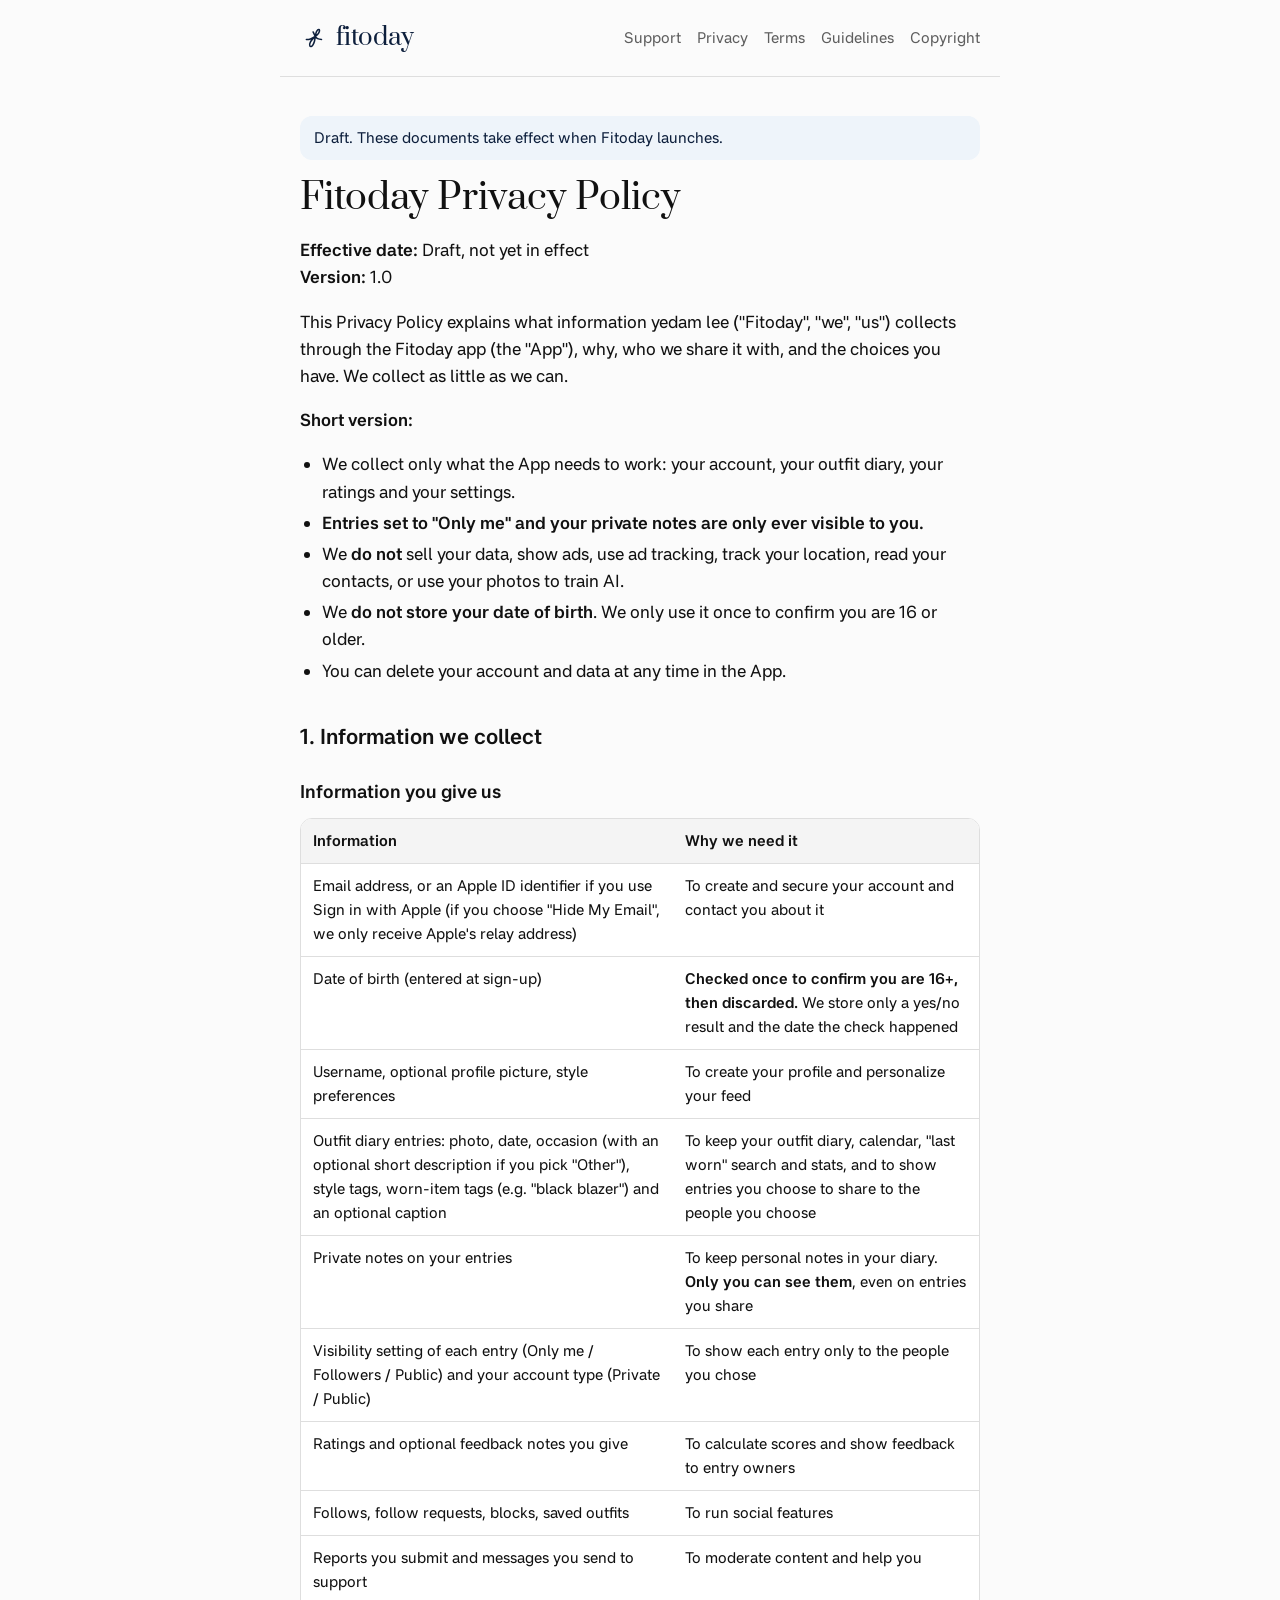
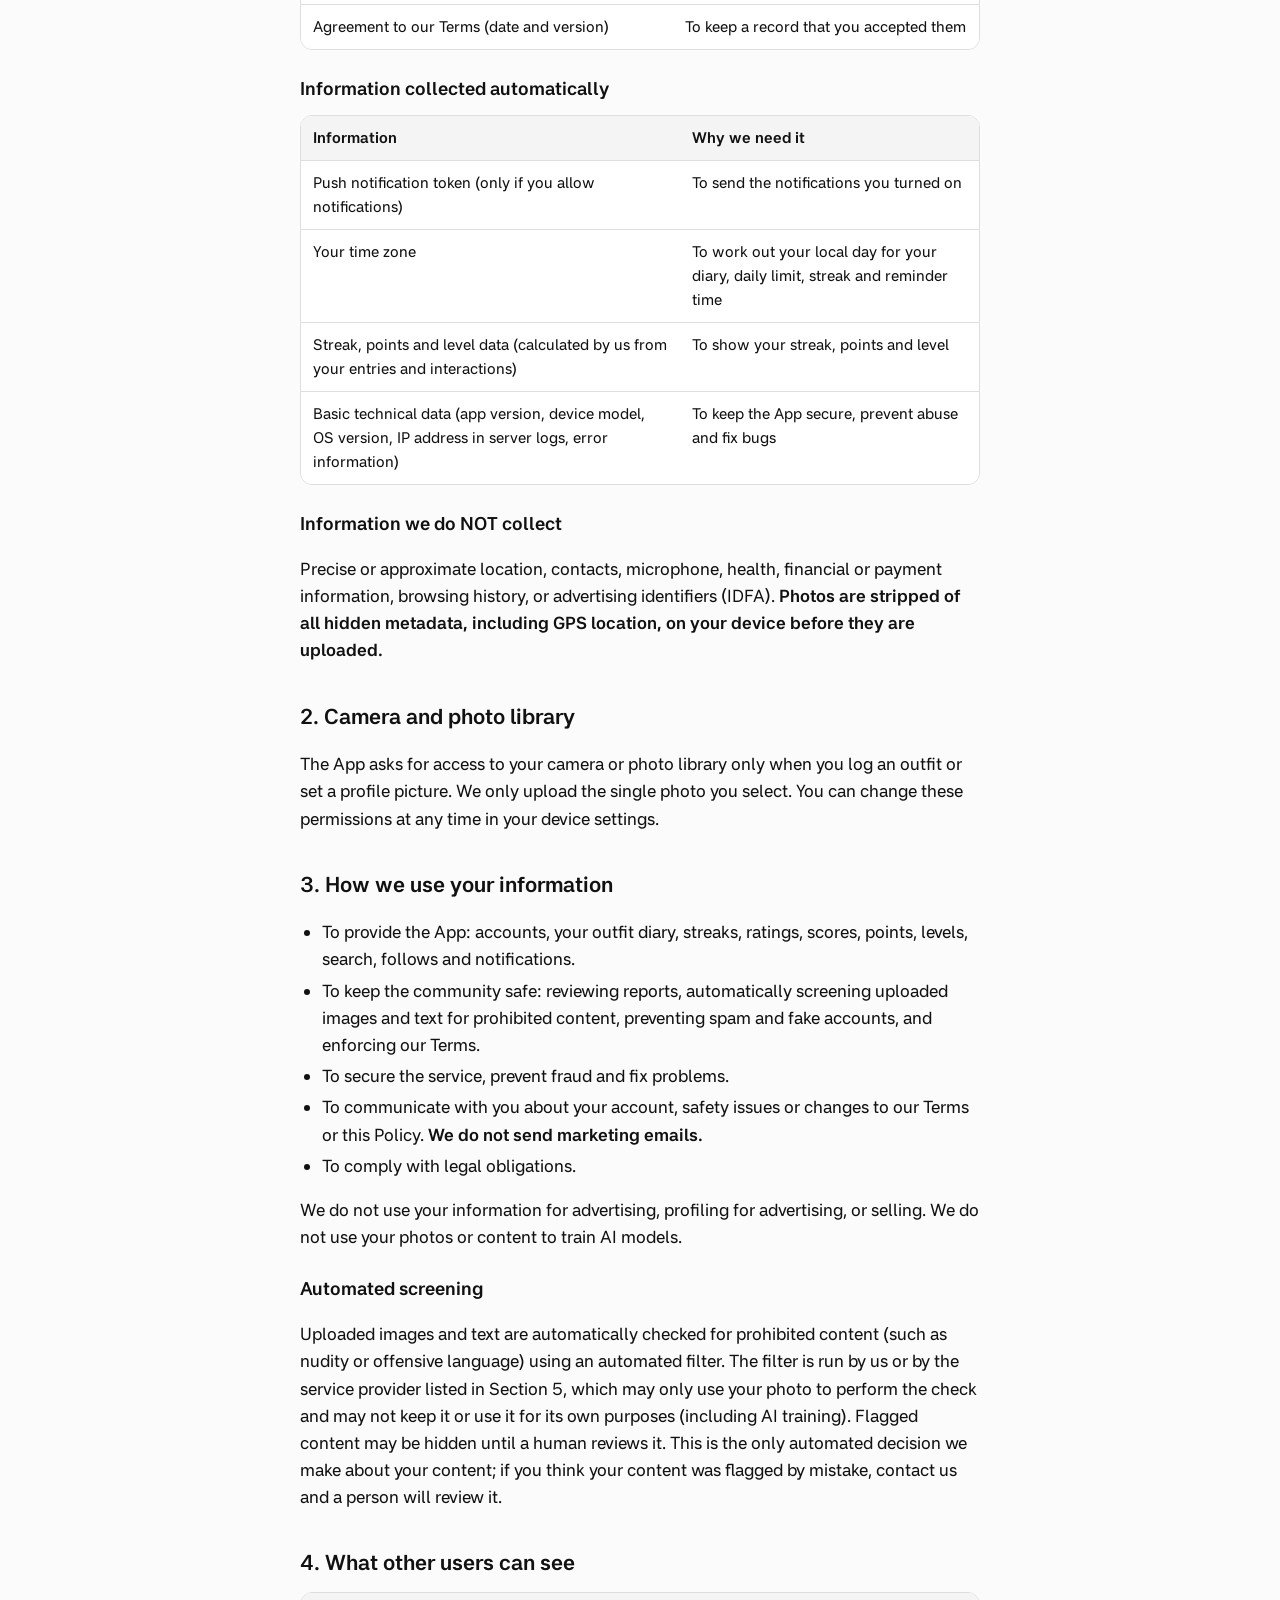
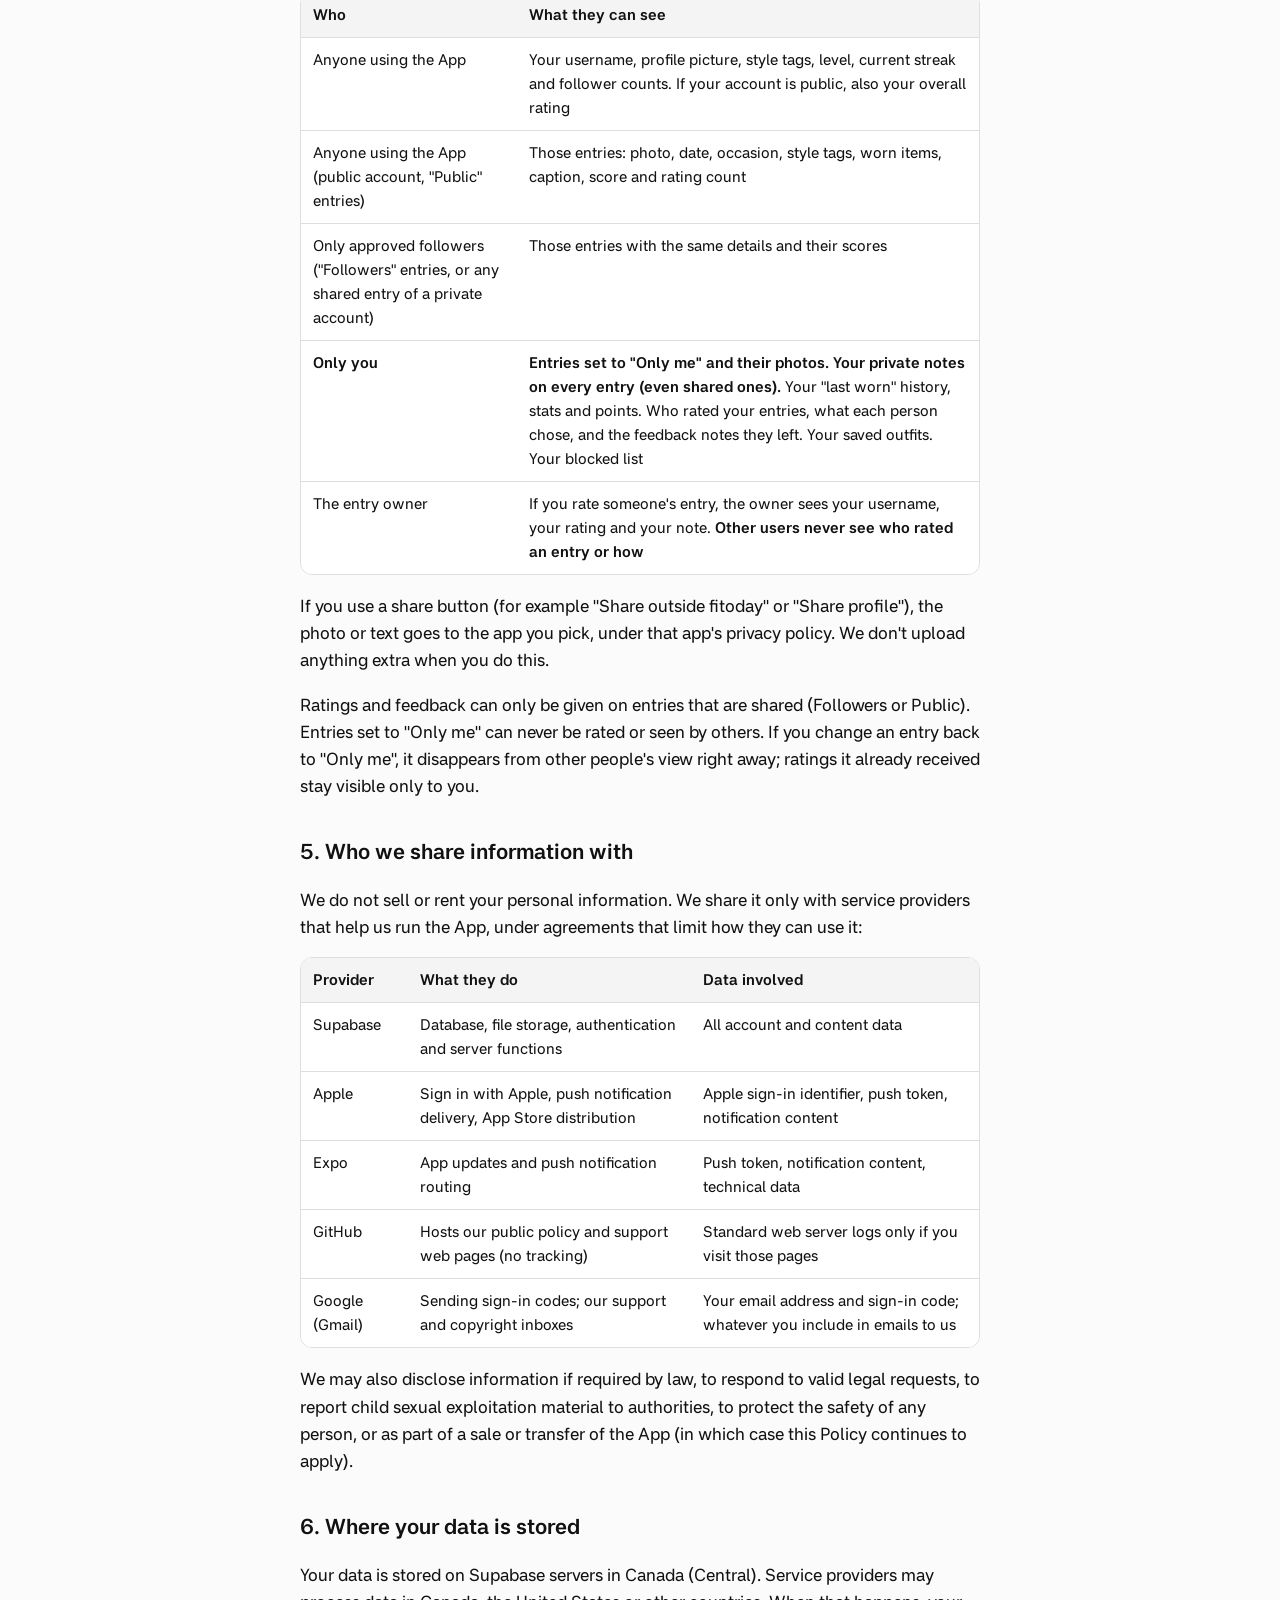
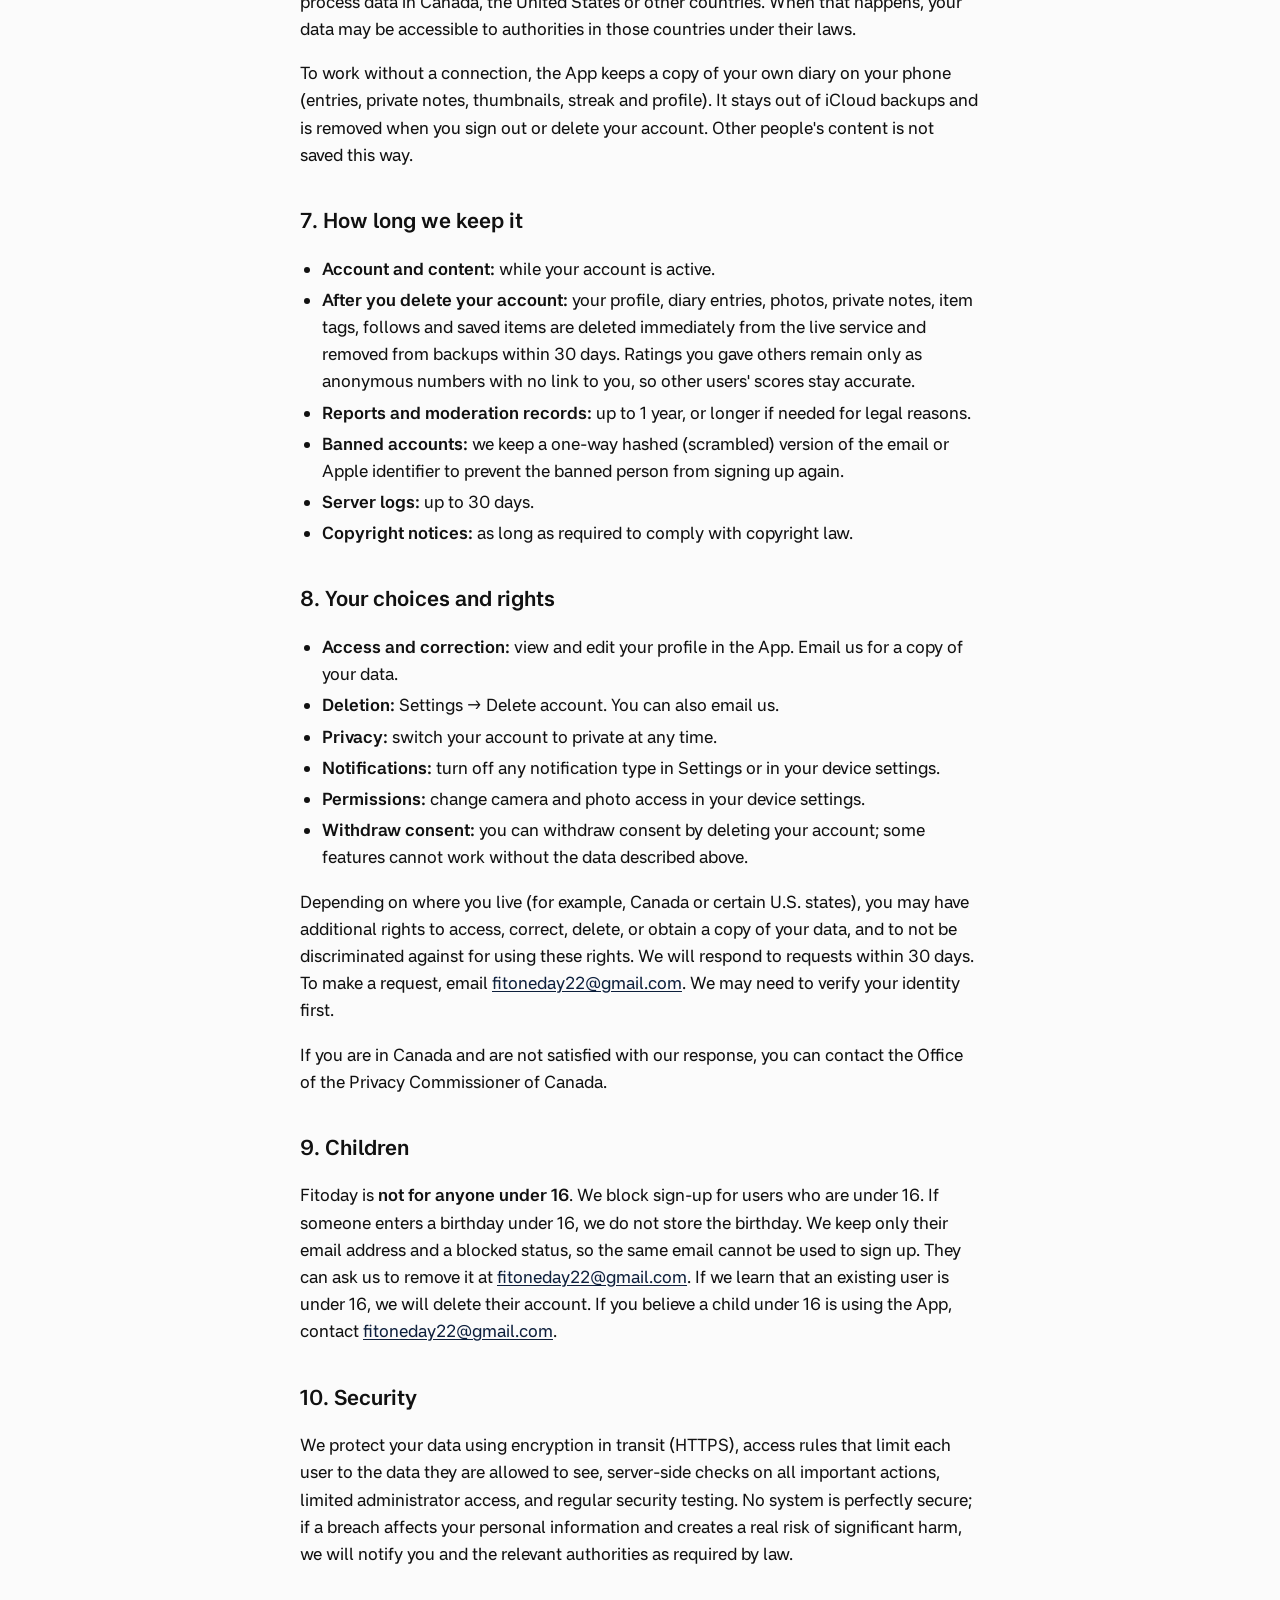
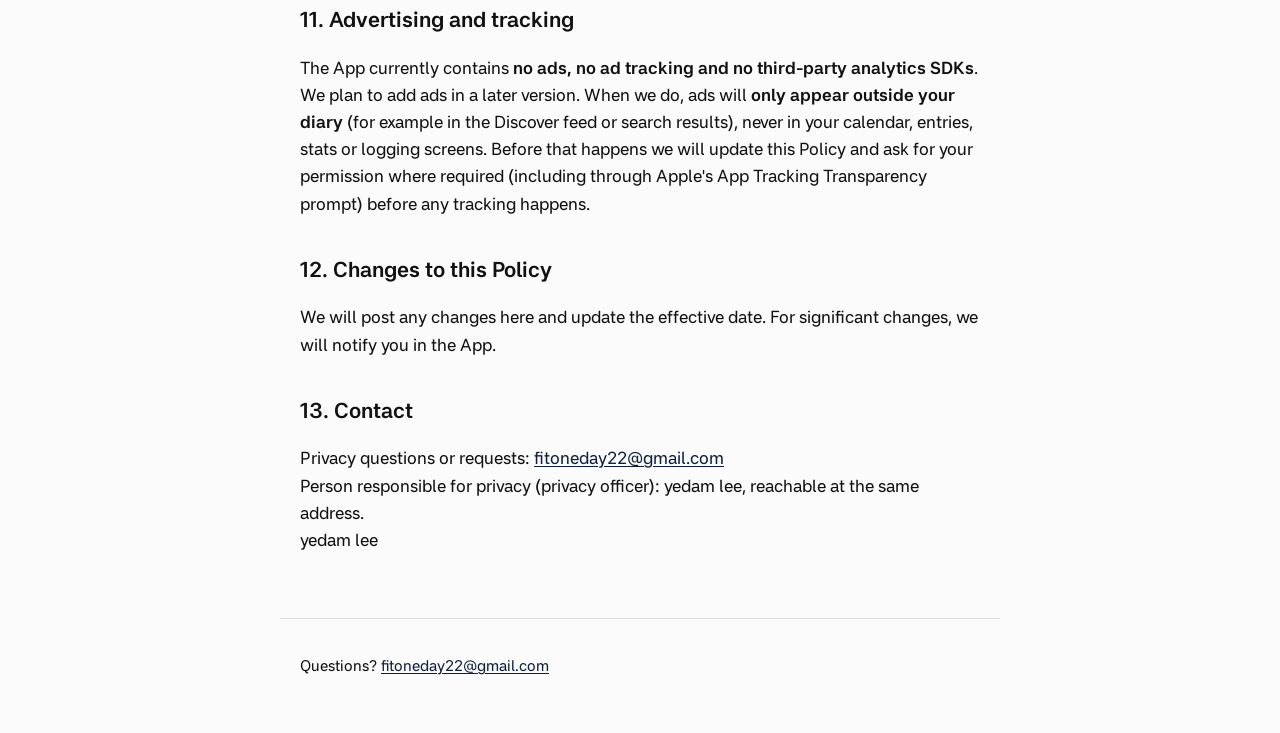
==== privacy/index.html @ 65a839d0 "Publish the fitoday legal and support pages (draft) Built from docs/legal with scripts/build-legal-s" ====
<!doctype html>
<html lang="en">
<head>
<meta charset="utf-8">
<meta name="viewport" content="width=device-width, initial-scale=1">
<meta http-equiv="Content-Security-Policy" content="default-src 'none'; style-src 'self'; font-src 'self'; img-src 'self'; base-uri 'none'; form-action 'none'">
<meta name="referrer" content="no-referrer">
<meta name="color-scheme" content="light dark">
<title>Fitoday Privacy Policy · fitoday</title>
<link rel="stylesheet" href="../style.css">
</head>
<body>
<header>
  <a class="brand" href="../" aria-label="fitoday home">
    <svg viewBox="0 0 220 220" width="28" height="28" aria-hidden="true"><path d="M50 122.501C50 122.501 70.6399 122.158 82.5 117.501C95.5 112.397 120 97.5481 120 97.5481M120.331 97.3081C123.002 81.9221 126.219 66.0576 129.5 60.0009C136 48.0009 144 42.7509 149 44.0009C154 45.2508 156 55.0013 147.5 69.5009C139.661 82.8725 122.892 95.4347 120.331 97.3081ZM120.331 97.3081C120.292 97.5329 120.253 97.7576 120.214 97.9822M120.331 97.3081C120.115 97.4661 120 97.5481 120 97.5481M120.214 97.9822C117.648 112.84 115.598 127.11 114.5 131.501C112.25 140.501 112 145.888 103 162.388C94 178.888 81.5 179.001 77 171.001C72.5 163.001 74.5 155.775 81.5 142.388C88.5 129.001 120 97.5481 120 97.5481M120.214 97.9822C120.071 97.7018 120 97.5481 120 97.5481M120.214 97.9822C121.337 100.175 126.917 110.124 138 115.001C150.5 120.501 169 121.001 169 121.001M120 97.5481L103 62.3881" fill="none" stroke="currentColor" stroke-width="12" stroke-linecap="round" stroke-linejoin="round"/></svg>
    <span>fitoday</span>
  </a>
  <nav aria-label="Pages"><a href="../support/">Support</a><a href="../privacy/">Privacy</a><a href="../terms/">Terms</a><a href="../community-guidelines/">Guidelines</a><a href="../dmca/">Copyright</a></nav>
</header>
<main>
<p class="draft" role="note">Draft. These documents take effect when Fitoday launches.</p>
<h1>Fitoday Privacy Policy</h1>
<p><strong>Effective date:</strong> Draft, not yet in effect<br><strong>Version:</strong> 1.0</p>
<p>This Privacy Policy explains what information yedam lee ("Fitoday", "we", "us") collects through the Fitoday app (the "App"), why, who we share it with, and the choices you have. We collect as little as we can.</p>
<p><strong>Short version:</strong></p>
<ul><li>We collect only what the App needs to work: your account, your outfit diary, your ratings and your settings.</li><li><strong>Entries set to "Only me" and your private notes are only ever visible to you.</strong></li><li>We <strong>do not</strong> sell your data, show ads, use ad tracking, track your location, read your contacts, or use your photos to train AI.</li><li>We <strong>do not store your date of birth</strong>. We only use it once to confirm you are 16 or older.</li><li>You can delete your account and data at any time in the App.</li></ul>
<h2>1. Information we collect</h2>
<h3>Information you give us</h3>
<div class="table"><table><thead><tr><th>Information</th><th>Why we need it</th></tr></thead><tbody><tr><td>Email address, or an Apple ID identifier if you use Sign in with Apple (if you choose "Hide My Email", we only receive Apple's relay address)</td><td>To create and secure your account and contact you about it</td></tr><tr><td>Date of birth (entered at sign-up)</td><td><strong>Checked once to confirm you are 16+, then discarded.</strong> We store only a yes/no result and the date the check happened</td></tr><tr><td>Username, optional profile picture, style preferences</td><td>To create your profile and personalize your feed</td></tr><tr><td>Outfit diary entries: photo, date, occasion (with an optional short description if you pick "Other"), style tags, worn-item tags (e.g. "black blazer") and an optional caption</td><td>To keep your outfit diary, calendar, "last worn" search and stats, and to show entries you choose to share to the people you choose</td></tr><tr><td>Private notes on your entries</td><td>To keep personal notes in your diary. <strong>Only you can see them</strong>, even on entries you share</td></tr><tr><td>Visibility setting of each entry (Only me / Followers / Public) and your account type (Private / Public)</td><td>To show each entry only to the people you chose</td></tr><tr><td>Ratings and optional feedback notes you give</td><td>To calculate scores and show feedback to entry owners</td></tr><tr><td>Follows, follow requests, blocks, saved outfits</td><td>To run social features</td></tr><tr><td>Reports you submit and messages you send to support</td><td>To moderate content and help you</td></tr><tr><td>Agreement to our Terms (date and version)</td><td>To keep a record that you accepted them</td></tr></tbody></table></div>
<h3>Information collected automatically</h3>
<div class="table"><table><thead><tr><th>Information</th><th>Why we need it</th></tr></thead><tbody><tr><td>Push notification token (only if you allow notifications)</td><td>To send the notifications you turned on</td></tr><tr><td>Your time zone</td><td>To work out your local day for your diary, daily limit, streak and reminder time</td></tr><tr><td>Streak, points and level data (calculated by us from your entries and interactions)</td><td>To show your streak, points and level</td></tr><tr><td>Basic technical data (app version, device model, OS version, IP address in server logs, error information)</td><td>To keep the App secure, prevent abuse and fix bugs</td></tr></tbody></table></div>
<h3>Information we do NOT collect</h3>
<p>Precise or approximate location, contacts, microphone, health, financial or payment information, browsing history, or advertising identifiers (IDFA). <strong>Photos are stripped of all hidden metadata, including GPS location, on your device before they are uploaded.</strong></p>
<h2>2. Camera and photo library</h2>
<p>The App asks for access to your camera or photo library only when you log an outfit or set a profile picture. We only upload the single photo you select. You can change these permissions at any time in your device settings.</p>
<h2>3. How we use your information</h2>
<ul><li>To provide the App: accounts, your outfit diary, streaks, ratings, scores, points, levels, search, follows and notifications.</li><li>To keep the community safe: reviewing reports, automatically screening uploaded images and text for prohibited content, preventing spam and fake accounts, and enforcing our Terms.</li><li>To secure the service, prevent fraud and fix problems.</li><li>To communicate with you about your account, safety issues or changes to our Terms or this Policy. <strong>We do not send marketing emails.</strong></li><li>To comply with legal obligations.</li></ul>
<p>We do not use your information for advertising, profiling for advertising, or selling. We do not use your photos or content to train AI models.</p>
<h3>Automated screening</h3>
<p>Uploaded images and text are automatically checked for prohibited content (such as nudity or offensive language) using an automated filter. The filter is run by us or by the service provider listed in Section 5, which may only use your photo to perform the check and may not keep it or use it for its own purposes (including AI training). Flagged content may be hidden until a human reviews it. This is the only automated decision we make about your content; if you think your content was flagged by mistake, contact us and a person will review it.</p>
<h2>4. What other users can see</h2>
<div class="table"><table><thead><tr><th>Who</th><th>What they can see</th></tr></thead><tbody><tr><td>Anyone using the App</td><td>Your username, profile picture, style tags, level, current streak and follower counts. If your account is public, also your overall rating</td></tr><tr><td>Anyone using the App (public account, "Public" entries)</td><td>Those entries: photo, date, occasion, style tags, worn items, caption, score and rating count</td></tr><tr><td>Only approved followers ("Followers" entries, or any shared entry of a private account)</td><td>Those entries with the same details and their scores</td></tr><tr><td><strong>Only you</strong></td><td><strong>Entries set to "Only me" and their photos. Your private notes on every entry (even shared ones).</strong> Your "last worn" history, stats and points. Who rated your entries, what each person chose, and the feedback notes they left. Your saved outfits. Your blocked list</td></tr><tr><td>The entry owner</td><td>If you rate someone's entry, the owner sees your username, your rating and your note. <strong>Other users never see who rated an entry or how</strong></td></tr></tbody></table></div>
<p>If you use a share button (for example "Share outside fitoday" or "Share profile"), the photo or text goes to the app you pick, under that app's privacy policy. We don't upload anything extra when you do this.</p>
<p>Ratings and feedback can only be given on entries that are shared (Followers or Public). Entries set to "Only me" can never be rated or seen by others. If you change an entry back to "Only me", it disappears from other people's view right away; ratings it already received stay visible only to you.</p>
<h2>5. Who we share information with</h2>
<p>We do not sell or rent your personal information. We share it only with service providers that help us run the App, under agreements that limit how they can use it:</p>
<div class="table"><table><thead><tr><th>Provider</th><th>What they do</th><th>Data involved</th></tr></thead><tbody><tr><td>Supabase</td><td>Database, file storage, authentication and server functions</td><td>All account and content data</td></tr><tr><td>Apple</td><td>Sign in with Apple, push notification delivery, App Store distribution</td><td>Apple sign-in identifier, push token, notification content</td></tr><tr><td>Expo</td><td>App updates and push notification routing</td><td>Push token, notification content, technical data</td></tr><tr><td>GitHub</td><td>Hosts our public policy and support web pages (no tracking)</td><td>Standard web server logs only if you visit those pages</td></tr><tr><td>Google (Gmail)</td><td>Sending sign-in codes; our support and copyright inboxes</td><td>Your email address and sign-in code; whatever you include in emails to us</td></tr></tbody></table></div>
<p>We may also disclose information if required by law, to respond to valid legal requests, to report child sexual exploitation material to authorities, to protect the safety of any person, or as part of a sale or transfer of the App (in which case this Policy continues to apply).</p>
<h2>6. Where your data is stored</h2>
<p>Your data is stored on Supabase servers in Canada (Central). Service providers may process data in Canada, the United States or other countries. When that happens, your data may be accessible to authorities in those countries under their laws.</p>
<p>To work without a connection, the App keeps a copy of your own diary on your phone (entries, private notes, thumbnails, streak and profile). It stays out of iCloud backups and is removed when you sign out or delete your account. Other people's content is not saved this way.</p>
<h2>7. How long we keep it</h2>
<ul><li><strong>Account and content:</strong> while your account is active.</li><li><strong>After you delete your account:</strong> your profile, diary entries, photos, private notes, item tags, follows and saved items are deleted immediately from the live service and removed from backups within 30 days. Ratings you gave others remain only as anonymous numbers with no link to you, so other users' scores stay accurate.</li><li><strong>Reports and moderation records:</strong> up to 1 year, or longer if needed for legal reasons.</li><li><strong>Banned accounts:</strong> we keep a one-way hashed (scrambled) version of the email or Apple identifier to prevent the banned person from signing up again.</li><li><strong>Server logs:</strong> up to 30 days.</li><li><strong>Copyright notices:</strong> as long as required to comply with copyright law.</li></ul>
<h2>8. Your choices and rights</h2>
<ul><li><strong>Access and correction:</strong> view and edit your profile in the App. Email us for a copy of your data.</li><li><strong>Deletion:</strong> Settings → Delete account. You can also email us.</li><li><strong>Privacy:</strong> switch your account to private at any time.</li><li><strong>Notifications:</strong> turn off any notification type in Settings or in your device settings.</li><li><strong>Permissions:</strong> change camera and photo access in your device settings.</li><li><strong>Withdraw consent:</strong> you can withdraw consent by deleting your account; some features cannot work without the data described above.</li></ul>
<p>Depending on where you live (for example, Canada or certain U.S. states), you may have additional rights to access, correct, delete, or obtain a copy of your data, and to not be discriminated against for using these rights. We will respond to requests within 30 days. To make a request, email <a href="mailto:fitoneday22@gmail.com">fitoneday22@gmail.com</a>. We may need to verify your identity first.</p>
<p>If you are in Canada and are not satisfied with our response, you can contact the Office of the Privacy Commissioner of Canada.</p>
<h2>9. Children</h2>
<p>Fitoday is <strong>not for anyone under 16</strong>. We block sign-up for users who are under 16. If someone enters a birthday under 16, we do not store the birthday. We keep only their email address and a blocked status, so the same email cannot be used to sign up. They can ask us to remove it at <a href="mailto:fitoneday22@gmail.com">fitoneday22@gmail.com</a>. If we learn that an existing user is under 16, we will delete their account. If you believe a child under 16 is using the App, contact <a href="mailto:fitoneday22@gmail.com">fitoneday22@gmail.com</a>.</p>
<h2>10. Security</h2>
<p>We protect your data using encryption in transit (HTTPS), access rules that limit each user to the data they are allowed to see, server-side checks on all important actions, limited administrator access, and regular security testing. No system is perfectly secure; if a breach affects your personal information and creates a real risk of significant harm, we will notify you and the relevant authorities as required by law.</p>
<h2>11. Advertising and tracking</h2>
<p>The App currently contains <strong>no ads, no ad tracking and no third-party analytics SDKs</strong>. We plan to add ads in a later version. When we do, ads will <strong>only appear outside your diary</strong> (for example in the Discover feed or search results), never in your calendar, entries, stats or logging screens. Before that happens we will update this Policy and ask for your permission where required (including through Apple's App Tracking Transparency prompt) before any tracking happens.</p>
<h2>12. Changes to this Policy</h2>
<p>We will post any changes here and update the effective date. For significant changes, we will notify you in the App.</p>
<h2>13. Contact</h2>
<p>Privacy questions or requests: <a href="mailto:fitoneday22@gmail.com">fitoneday22@gmail.com</a><br>Person responsible for privacy (privacy officer): yedam lee, reachable at the same address.<br>yedam lee</p>
</main>
<footer>
  <p>Questions? <a href="mailto:fitoneday22@gmail.com">fitoneday22@gmail.com</a></p>
</footer>
</body>
</html>
---- style.css ----
@font-face { font-family: 'Prata'; src: url('fonts/Prata-Regular.ttf') format('truetype'); font-display: swap; }
@font-face { font-family: 'Miranda Sans'; src: url('fonts/MirandaSans-Regular.ttf') format('truetype'); font-weight: 400; font-display: swap; }
@font-face { font-family: 'Miranda Sans'; src: url('fonts/MirandaSans-Italic.ttf') format('truetype'); font-weight: 400; font-style: italic; font-display: swap; }
@font-face { font-family: 'Miranda Sans'; src: url('fonts/MirandaSans-SemiBold.ttf') format('truetype'); font-weight: 600; font-display: swap; }

:root {
  --bg: #FBFBFB; --surface: #FFFFFF; --subtle: #F4F4F4; --line: #DEDEDE;
  --text: #111111; --muted: #5E5E5E; --accent: #0D1F3C; --accent-subtle: #EEF4FA;
}
@media (prefers-color-scheme: dark) {
  :root {
    --bg: #0F1012; --surface: #18191C; --subtle: #1F2125; --line: #2E3136;
    --text: #F2F2F2; --muted: #A6A6A6; --accent: #D6E4F2; --accent-subtle: #1B2433;
  }
}
* { box-sizing: border-box; }
html { -webkit-text-size-adjust: 100%; }
body {
  margin: 0; background: var(--bg); color: var(--text);
  font: 17px/1.6 'Miranda Sans', -apple-system, system-ui, sans-serif;
}
header, main, footer { max-width: 720px; margin: 0 auto; padding: 0 20px; }
header { display: flex; flex-wrap: wrap; align-items: center; justify-content: space-between; gap: 12px; padding-top: 20px; padding-bottom: 20px; border-bottom: 1px solid var(--line); }
.brand { display: inline-flex; align-items: center; gap: 8px; color: var(--accent); text-decoration: none; font: 24px/1 'Prata', Georgia, serif; }
nav { display: flex; flex-wrap: wrap; gap: 4px 16px; font-size: 15px; }
nav a { color: var(--muted); text-decoration: none; padding: 6px 0; }
nav a:hover { color: var(--text); text-decoration: underline; }
main { padding-top: 24px; padding-bottom: 48px; }
h1 { font: 36px/1.2 'Prata', Georgia, serif; margin: 16px 0 12px; }
h2 { font-size: 21px; font-weight: 600; margin: 36px 0 8px; }
h3 { font-size: 18px; font-weight: 600; margin: 24px 0 6px; }
p, li { color: var(--text); }
ul, ol { padding-left: 22px; }
li { margin: 4px 0; }
a { color: var(--accent); text-underline-offset: 2px; }
code { font-size: 0.9em; background: var(--subtle); padding: 1px 5px; border-radius: 4px; }
.table { overflow-x: auto; margin: 12px 0; border: 1px solid var(--line); border-radius: 12px; }
table { border-collapse: collapse; width: 100%; font-size: 15px; background: var(--surface); }
th, td { text-align: left; vertical-align: top; padding: 10px 12px; border-bottom: 1px solid var(--line); }
th { font-weight: 600; background: var(--subtle); }
tr:last-child td { border-bottom: 0; }
.draft { background: var(--accent-subtle); color: var(--accent); border-radius: 12px; padding: 10px 14px; font-size: 15px; }
.cards { list-style: none; padding: 0; display: grid; gap: 12px; }
.cards a { display: block; padding: 16px 18px; background: var(--surface); border: 1px solid var(--line); border-radius: 12px; text-decoration: none; color: var(--text); font-weight: 600; }
.cards a:hover { border-color: var(--muted); }
footer { padding-top: 20px; padding-bottom: 40px; border-top: 1px solid var(--line); color: var(--muted); font-size: 15px; }
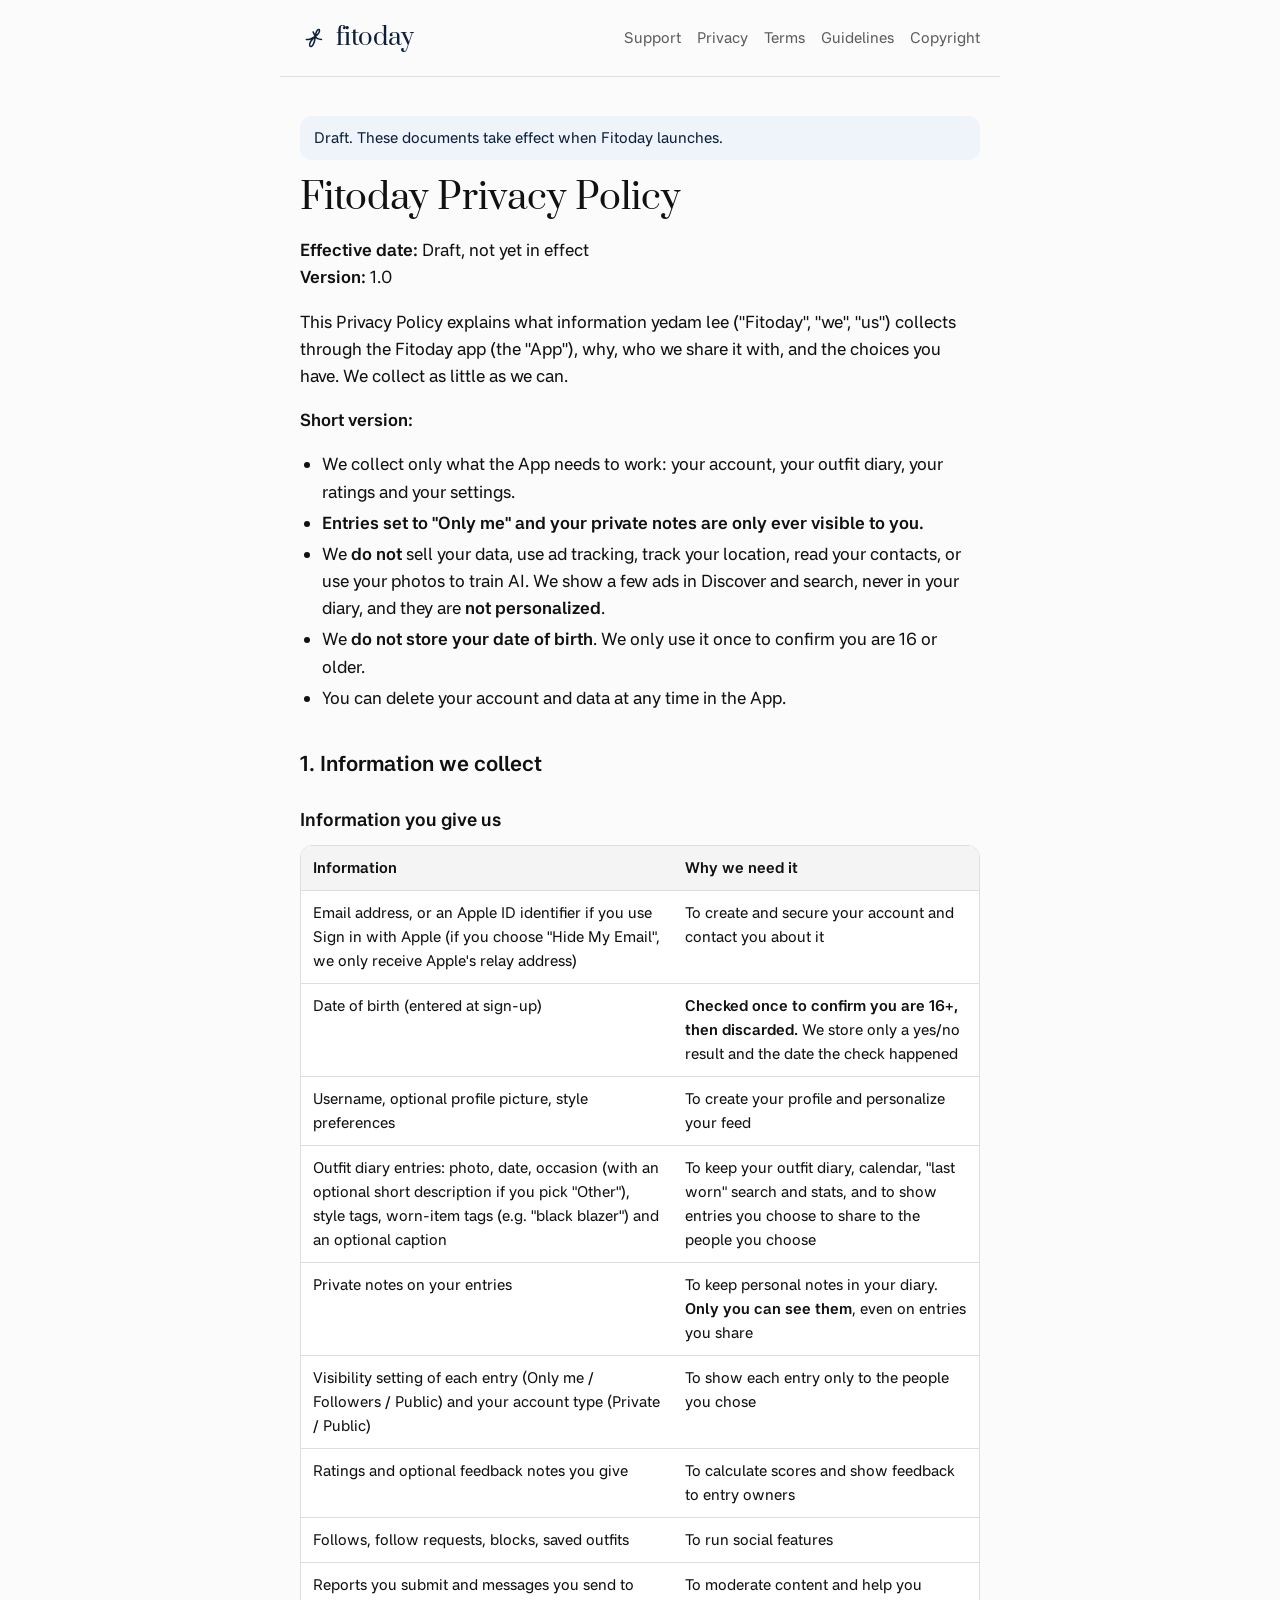
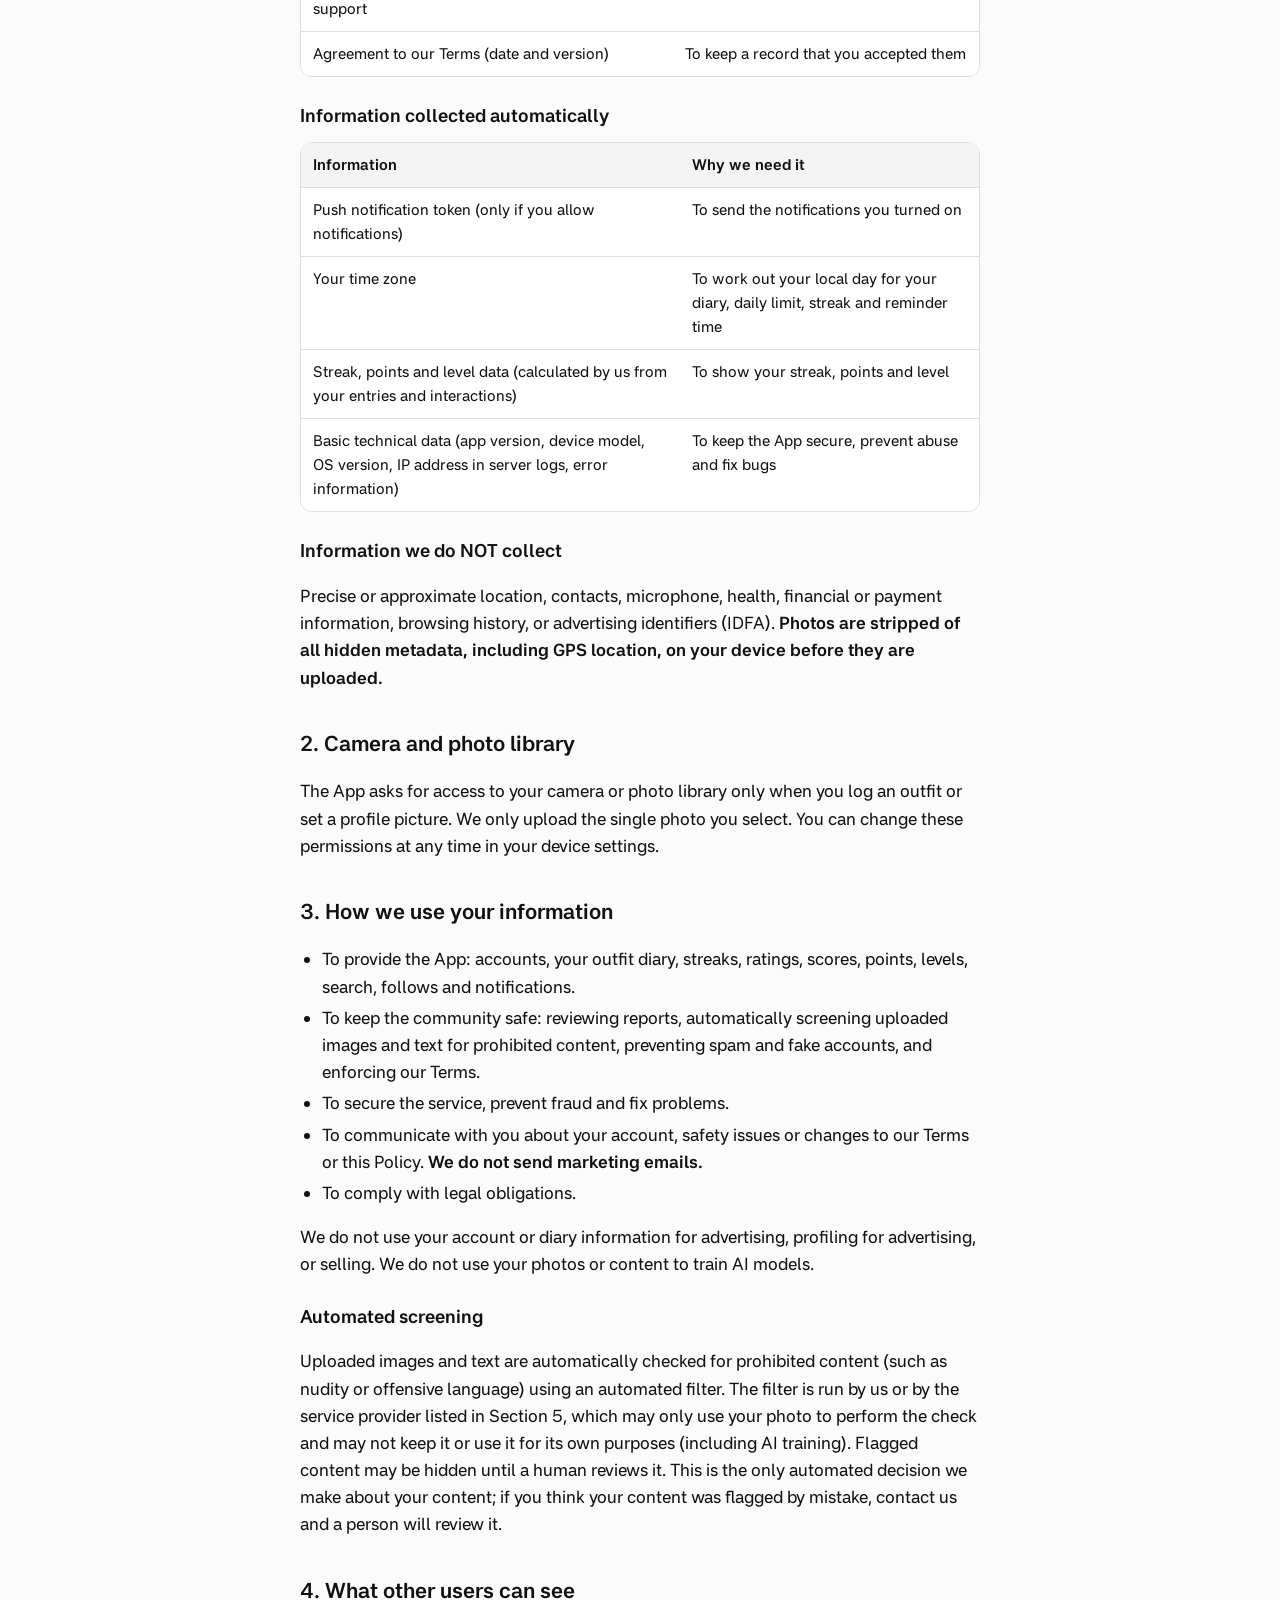
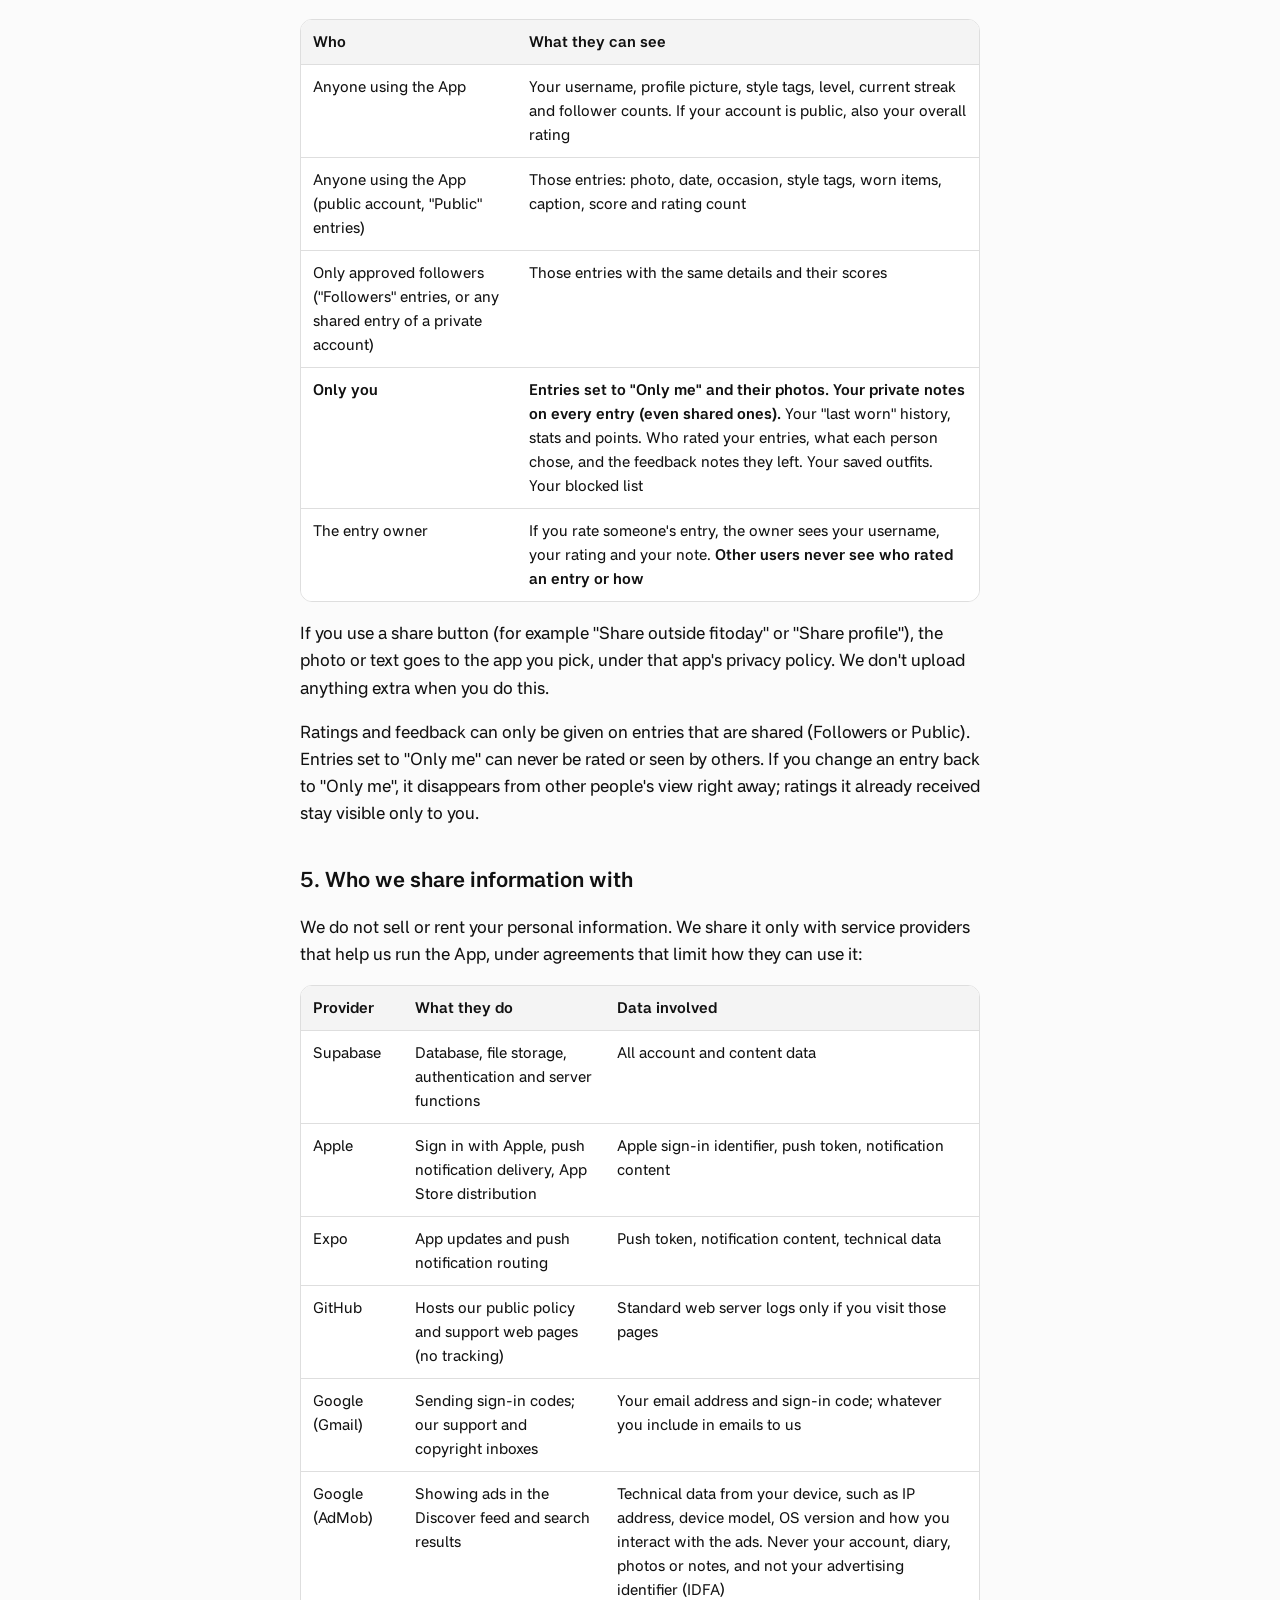
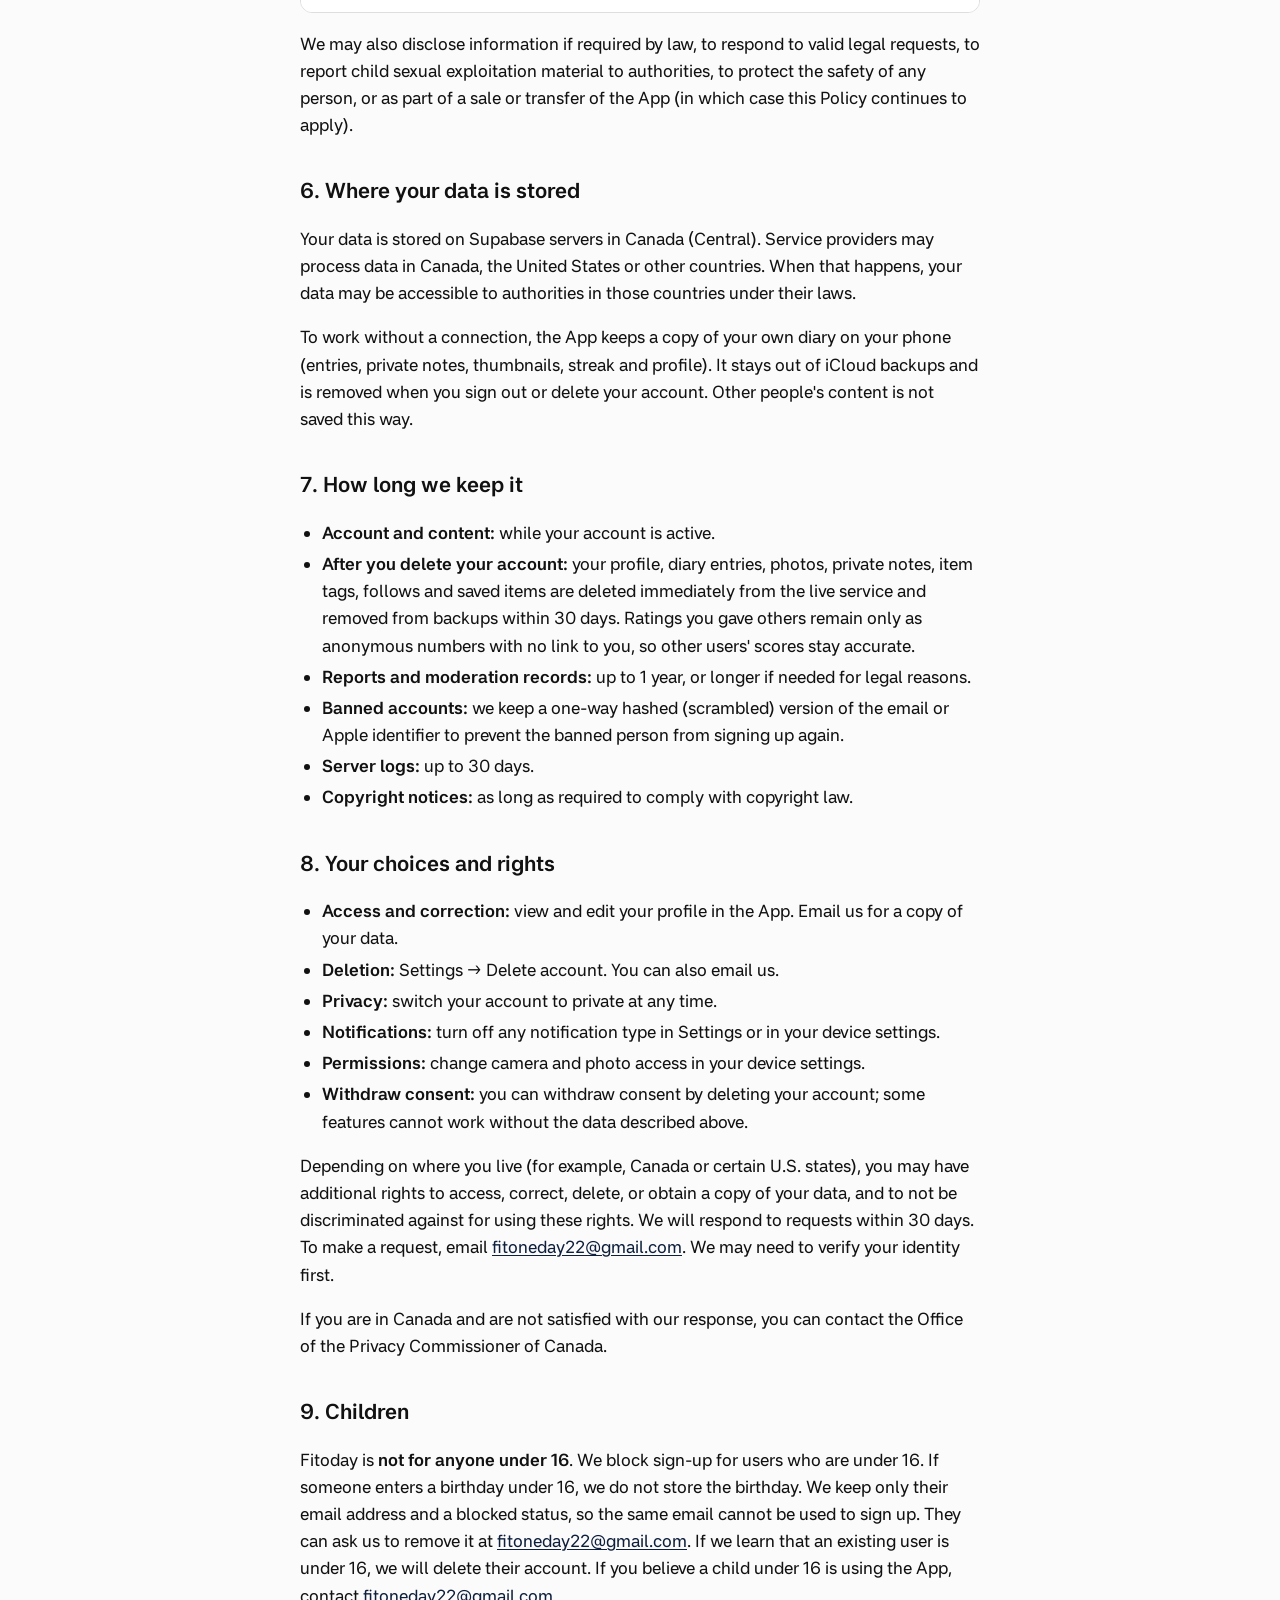
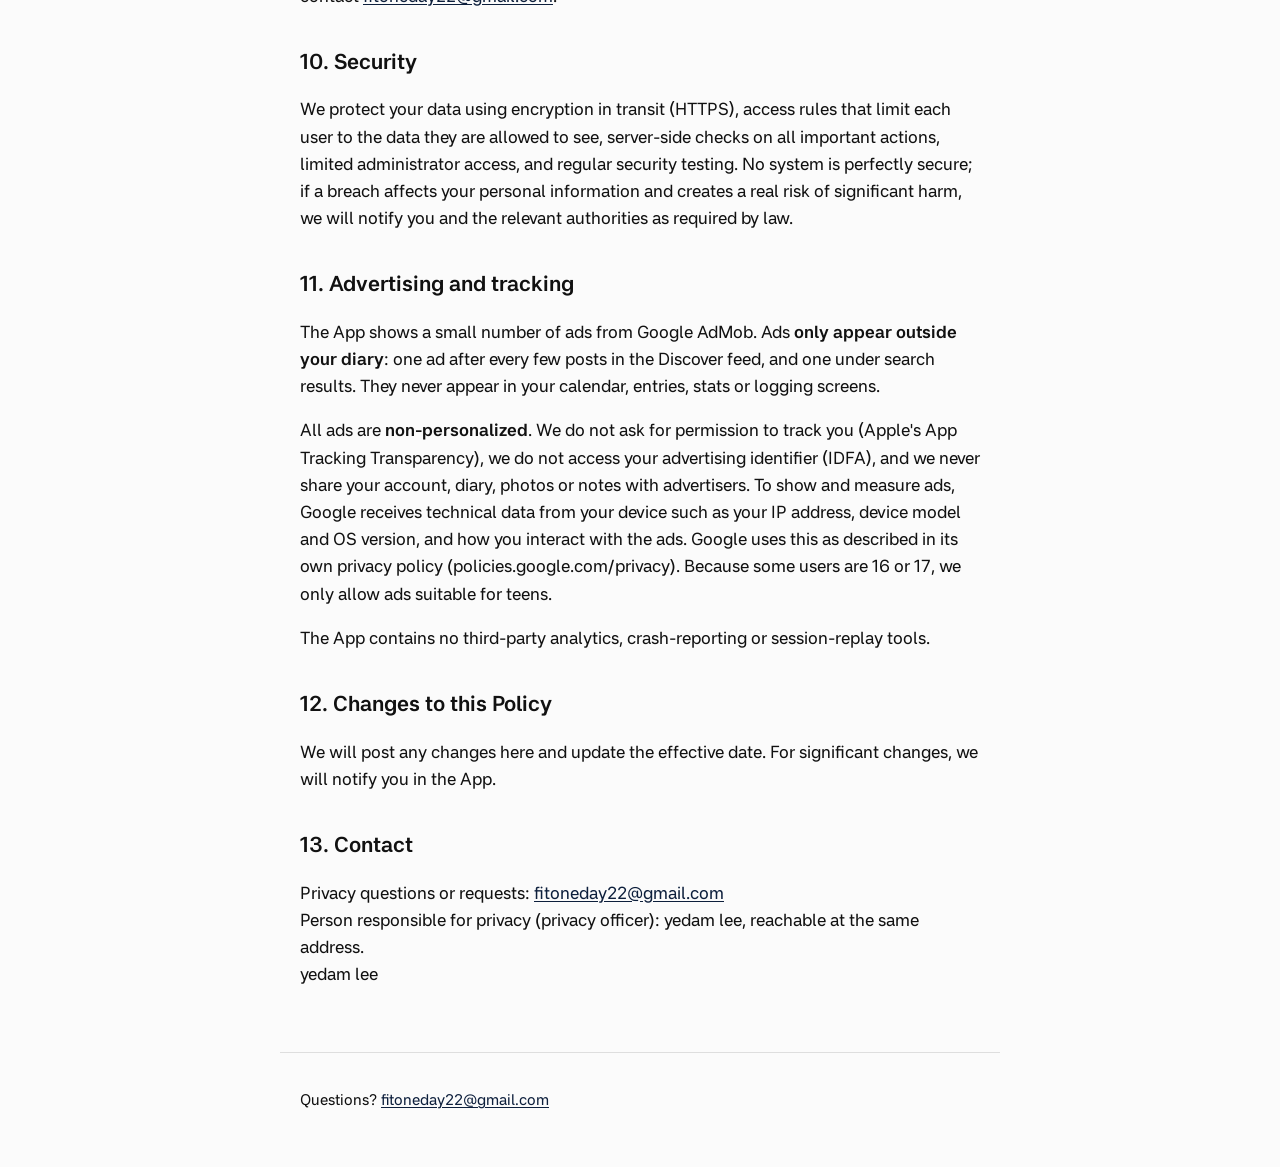
==== commit 564d91b0: "Update the Privacy Policy for non-personalized ads Co-Authored-By: Claude Opus 5.5 <noreply@anthropi" ====
--- a/privacy/index.html
+++ b/privacy/index.html
@@ -23,7 +23,7 @@
 <p><strong>Effective date:</strong> Draft, not yet in effect<br><strong>Version:</strong> 1.0</p>
 <p>This Privacy Policy explains what information yedam lee ("Fitoday", "we", "us") collects through the Fitoday app (the "App"), why, who we share it with, and the choices you have. We collect as little as we can.</p>
 <p><strong>Short version:</strong></p>
-<ul><li>We collect only what the App needs to work: your account, your outfit diary, your ratings and your settings.</li><li><strong>Entries set to "Only me" and your private notes are only ever visible to you.</strong></li><li>We <strong>do not</strong> sell your data, show ads, use ad tracking, track your location, read your contacts, or use your photos to train AI.</li><li>We <strong>do not store your date of birth</strong>. We only use it once to confirm you are 16 or older.</li><li>You can delete your account and data at any time in the App.</li></ul>
+<ul><li>We collect only what the App needs to work: your account, your outfit diary, your ratings and your settings.</li><li><strong>Entries set to "Only me" and your private notes are only ever visible to you.</strong></li><li>We <strong>do not</strong> sell your data, use ad tracking, track your location, read your contacts, or use your photos to train AI. We show a few ads in Discover and search, never in your diary, and they are <strong>not personalized</strong>.</li><li>We <strong>do not store your date of birth</strong>. We only use it once to confirm you are 16 or older.</li><li>You can delete your account and data at any time in the App.</li></ul>
 <h2>1. Information we collect</h2>
 <h3>Information you give us</h3>
 <div class="table"><table><thead><tr><th>Information</th><th>Why we need it</th></tr></thead><tbody><tr><td>Email address, or an Apple ID identifier if you use Sign in with Apple (if you choose "Hide My Email", we only receive Apple's relay address)</td><td>To create and secure your account and contact you about it</td></tr><tr><td>Date of birth (entered at sign-up)</td><td><strong>Checked once to confirm you are 16+, then discarded.</strong> We store only a yes/no result and the date the check happened</td></tr><tr><td>Username, optional profile picture, style preferences</td><td>To create your profile and personalize your feed</td></tr><tr><td>Outfit diary entries: photo, date, occasion (with an optional short description if you pick "Other"), style tags, worn-item tags (e.g. "black blazer") and an optional caption</td><td>To keep your outfit diary, calendar, "last worn" search and stats, and to show entries you choose to share to the people you choose</td></tr><tr><td>Private notes on your entries</td><td>To keep personal notes in your diary. <strong>Only you can see them</strong>, even on entries you share</td></tr><tr><td>Visibility setting of each entry (Only me / Followers / Public) and your account type (Private / Public)</td><td>To show each entry only to the people you chose</td></tr><tr><td>Ratings and optional feedback notes you give</td><td>To calculate scores and show feedback to entry owners</td></tr><tr><td>Follows, follow requests, blocks, saved outfits</td><td>To run social features</td></tr><tr><td>Reports you submit and messages you send to support</td><td>To moderate content and help you</td></tr><tr><td>Agreement to our Terms (date and version)</td><td>To keep a record that you accepted them</td></tr></tbody></table></div>
@@ -35,7 +35,7 @@
 <p>The App asks for access to your camera or photo library only when you log an outfit or set a profile picture. We only upload the single photo you select. You can change these permissions at any time in your device settings.</p>
 <h2>3. How we use your information</h2>
 <ul><li>To provide the App: accounts, your outfit diary, streaks, ratings, scores, points, levels, search, follows and notifications.</li><li>To keep the community safe: reviewing reports, automatically screening uploaded images and text for prohibited content, preventing spam and fake accounts, and enforcing our Terms.</li><li>To secure the service, prevent fraud and fix problems.</li><li>To communicate with you about your account, safety issues or changes to our Terms or this Policy. <strong>We do not send marketing emails.</strong></li><li>To comply with legal obligations.</li></ul>
-<p>We do not use your information for advertising, profiling for advertising, or selling. We do not use your photos or content to train AI models.</p>
+<p>We do not use your account or diary information for advertising, profiling for advertising, or selling. We do not use your photos or content to train AI models.</p>
 <h3>Automated screening</h3>
 <p>Uploaded images and text are automatically checked for prohibited content (such as nudity or offensive language) using an automated filter. The filter is run by us or by the service provider listed in Section 5, which may only use your photo to perform the check and may not keep it or use it for its own purposes (including AI training). Flagged content may be hidden until a human reviews it. This is the only automated decision we make about your content; if you think your content was flagged by mistake, contact us and a person will review it.</p>
 <h2>4. What other users can see</h2>
@@ -44,7 +44,7 @@
 <p>Ratings and feedback can only be given on entries that are shared (Followers or Public). Entries set to "Only me" can never be rated or seen by others. If you change an entry back to "Only me", it disappears from other people's view right away; ratings it already received stay visible only to you.</p>
 <h2>5. Who we share information with</h2>
 <p>We do not sell or rent your personal information. We share it only with service providers that help us run the App, under agreements that limit how they can use it:</p>
-<div class="table"><table><thead><tr><th>Provider</th><th>What they do</th><th>Data involved</th></tr></thead><tbody><tr><td>Supabase</td><td>Database, file storage, authentication and server functions</td><td>All account and content data</td></tr><tr><td>Apple</td><td>Sign in with Apple, push notification delivery, App Store distribution</td><td>Apple sign-in identifier, push token, notification content</td></tr><tr><td>Expo</td><td>App updates and push notification routing</td><td>Push token, notification content, technical data</td></tr><tr><td>GitHub</td><td>Hosts our public policy and support web pages (no tracking)</td><td>Standard web server logs only if you visit those pages</td></tr><tr><td>Google (Gmail)</td><td>Sending sign-in codes; our support and copyright inboxes</td><td>Your email address and sign-in code; whatever you include in emails to us</td></tr></tbody></table></div>
+<div class="table"><table><thead><tr><th>Provider</th><th>What they do</th><th>Data involved</th></tr></thead><tbody><tr><td>Supabase</td><td>Database, file storage, authentication and server functions</td><td>All account and content data</td></tr><tr><td>Apple</td><td>Sign in with Apple, push notification delivery, App Store distribution</td><td>Apple sign-in identifier, push token, notification content</td></tr><tr><td>Expo</td><td>App updates and push notification routing</td><td>Push token, notification content, technical data</td></tr><tr><td>GitHub</td><td>Hosts our public policy and support web pages (no tracking)</td><td>Standard web server logs only if you visit those pages</td></tr><tr><td>Google (Gmail)</td><td>Sending sign-in codes; our support and copyright inboxes</td><td>Your email address and sign-in code; whatever you include in emails to us</td></tr><tr><td>Google (AdMob)</td><td>Showing ads in the Discover feed and search results</td><td>Technical data from your device, such as IP address, device model, OS version and how you interact with the ads. Never your account, diary, photos or notes, and not your advertising identifier (IDFA)</td></tr></tbody></table></div>
 <p>We may also disclose information if required by law, to respond to valid legal requests, to report child sexual exploitation material to authorities, to protect the safety of any person, or as part of a sale or transfer of the App (in which case this Policy continues to apply).</p>
 <h2>6. Where your data is stored</h2>
 <p>Your data is stored on Supabase servers in Canada (Central). Service providers may process data in Canada, the United States or other countries. When that happens, your data may be accessible to authorities in those countries under their laws.</p>
@@ -60,7 +60,9 @@
 <h2>10. Security</h2>
 <p>We protect your data using encryption in transit (HTTPS), access rules that limit each user to the data they are allowed to see, server-side checks on all important actions, limited administrator access, and regular security testing. No system is perfectly secure; if a breach affects your personal information and creates a real risk of significant harm, we will notify you and the relevant authorities as required by law.</p>
 <h2>11. Advertising and tracking</h2>
-<p>The App currently contains <strong>no ads, no ad tracking and no third-party analytics SDKs</strong>. We plan to add ads in a later version. When we do, ads will <strong>only appear outside your diary</strong> (for example in the Discover feed or search results), never in your calendar, entries, stats or logging screens. Before that happens we will update this Policy and ask for your permission where required (including through Apple's App Tracking Transparency prompt) before any tracking happens.</p>
+<p>The App shows a small number of ads from Google AdMob. Ads <strong>only appear outside your diary</strong>: one ad after every few posts in the Discover feed, and one under search results. They never appear in your calendar, entries, stats or logging screens.</p>
+<p>All ads are <strong>non-personalized</strong>. We do not ask for permission to track you (Apple's App Tracking Transparency), we do not access your advertising identifier (IDFA), and we never share your account, diary, photos or notes with advertisers. To show and measure ads, Google receives technical data from your device such as your IP address, device model and OS version, and how you interact with the ads. Google uses this as described in its own privacy policy (policies.google.com/privacy). Because some users are 16 or 17, we only allow ads suitable for teens.</p>
+<p>The App contains no third-party analytics, crash-reporting or session-replay tools.</p>
 <h2>12. Changes to this Policy</h2>
 <p>We will post any changes here and update the effective date. For significant changes, we will notify you in the App.</p>
 <h2>13. Contact</h2>
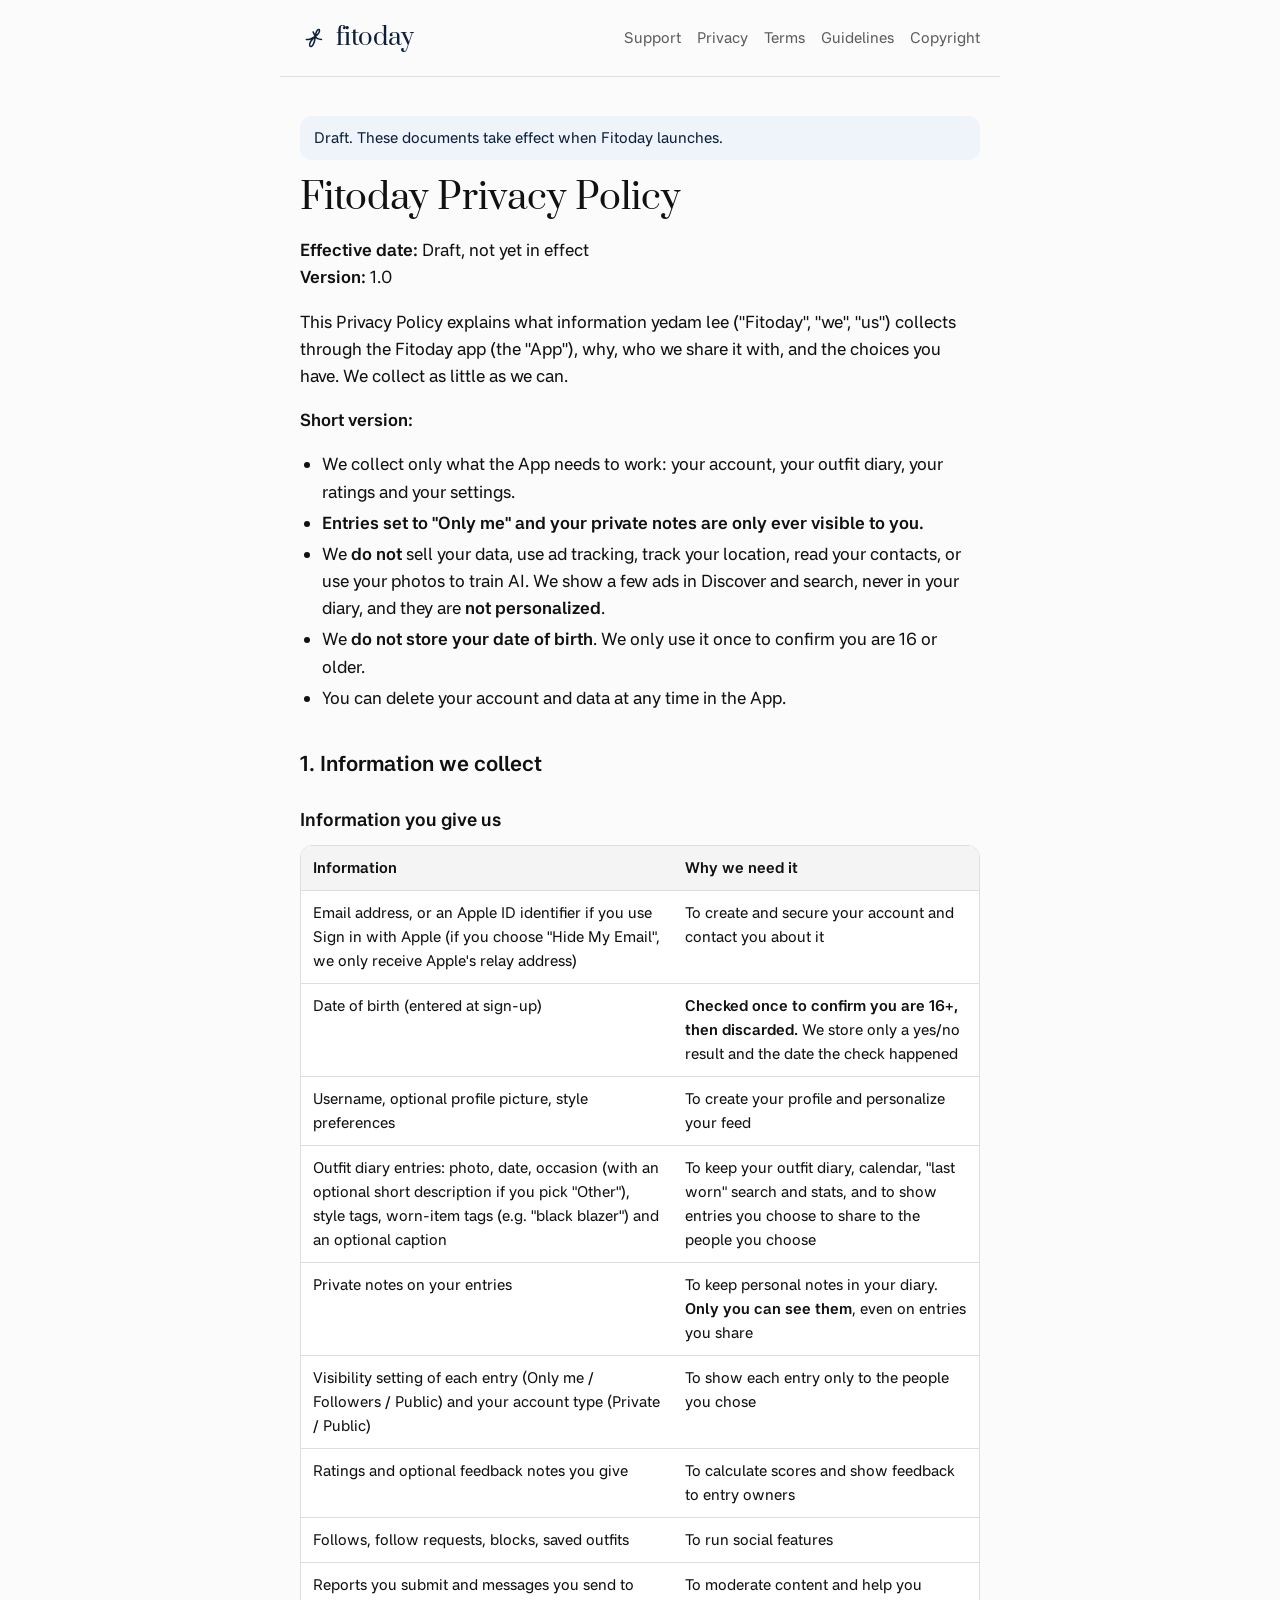
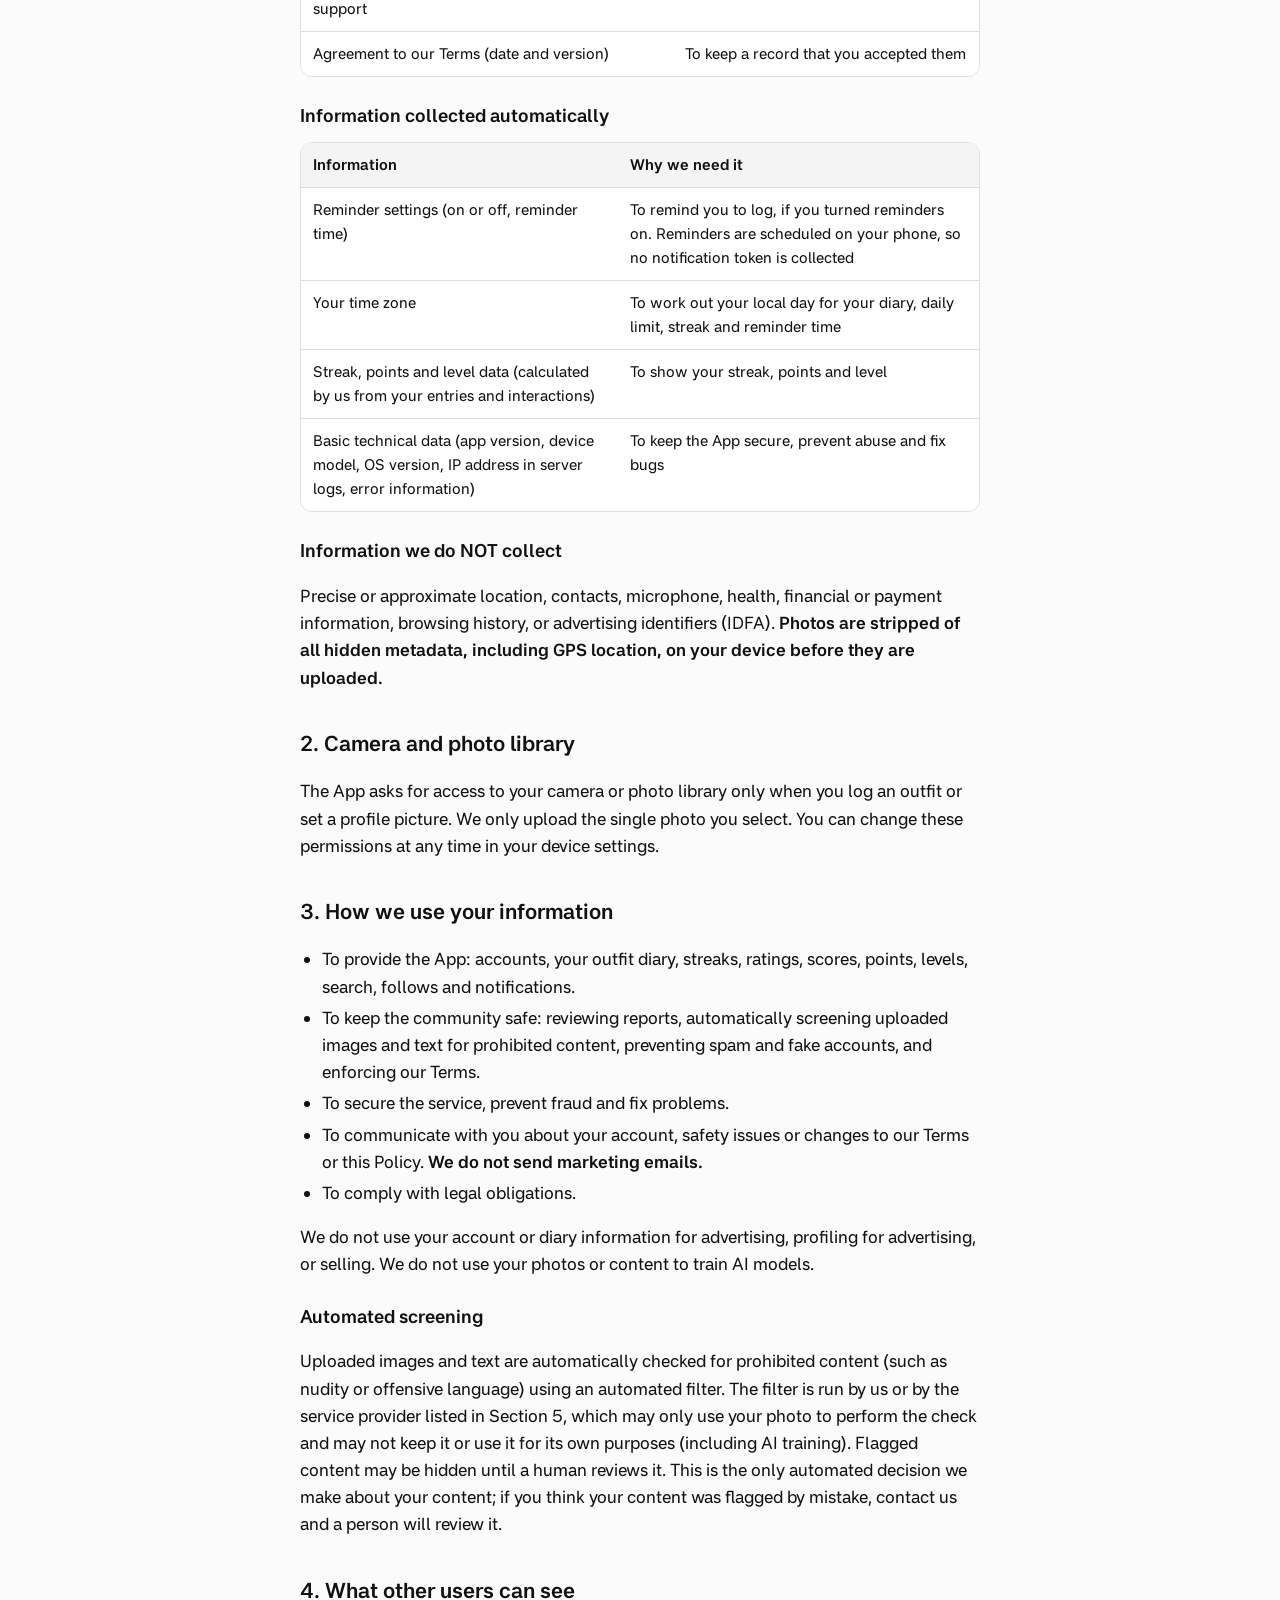
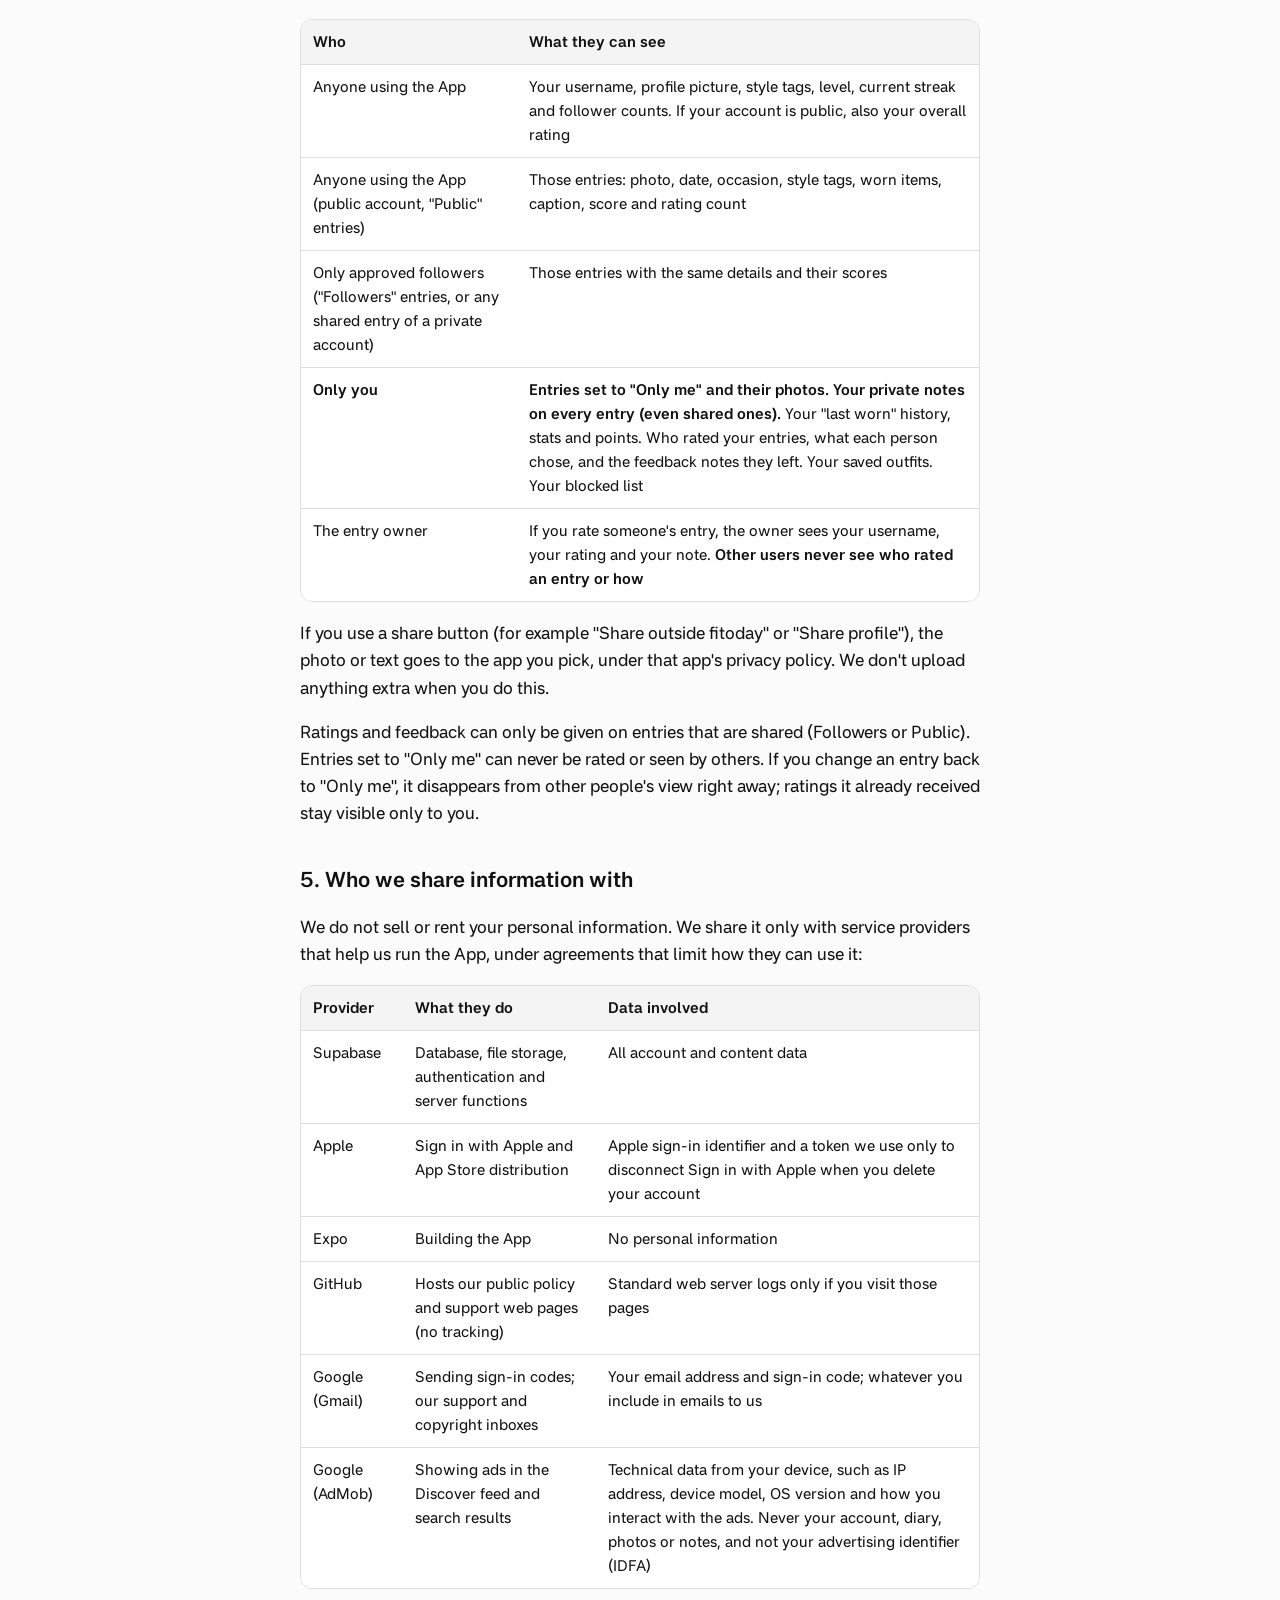
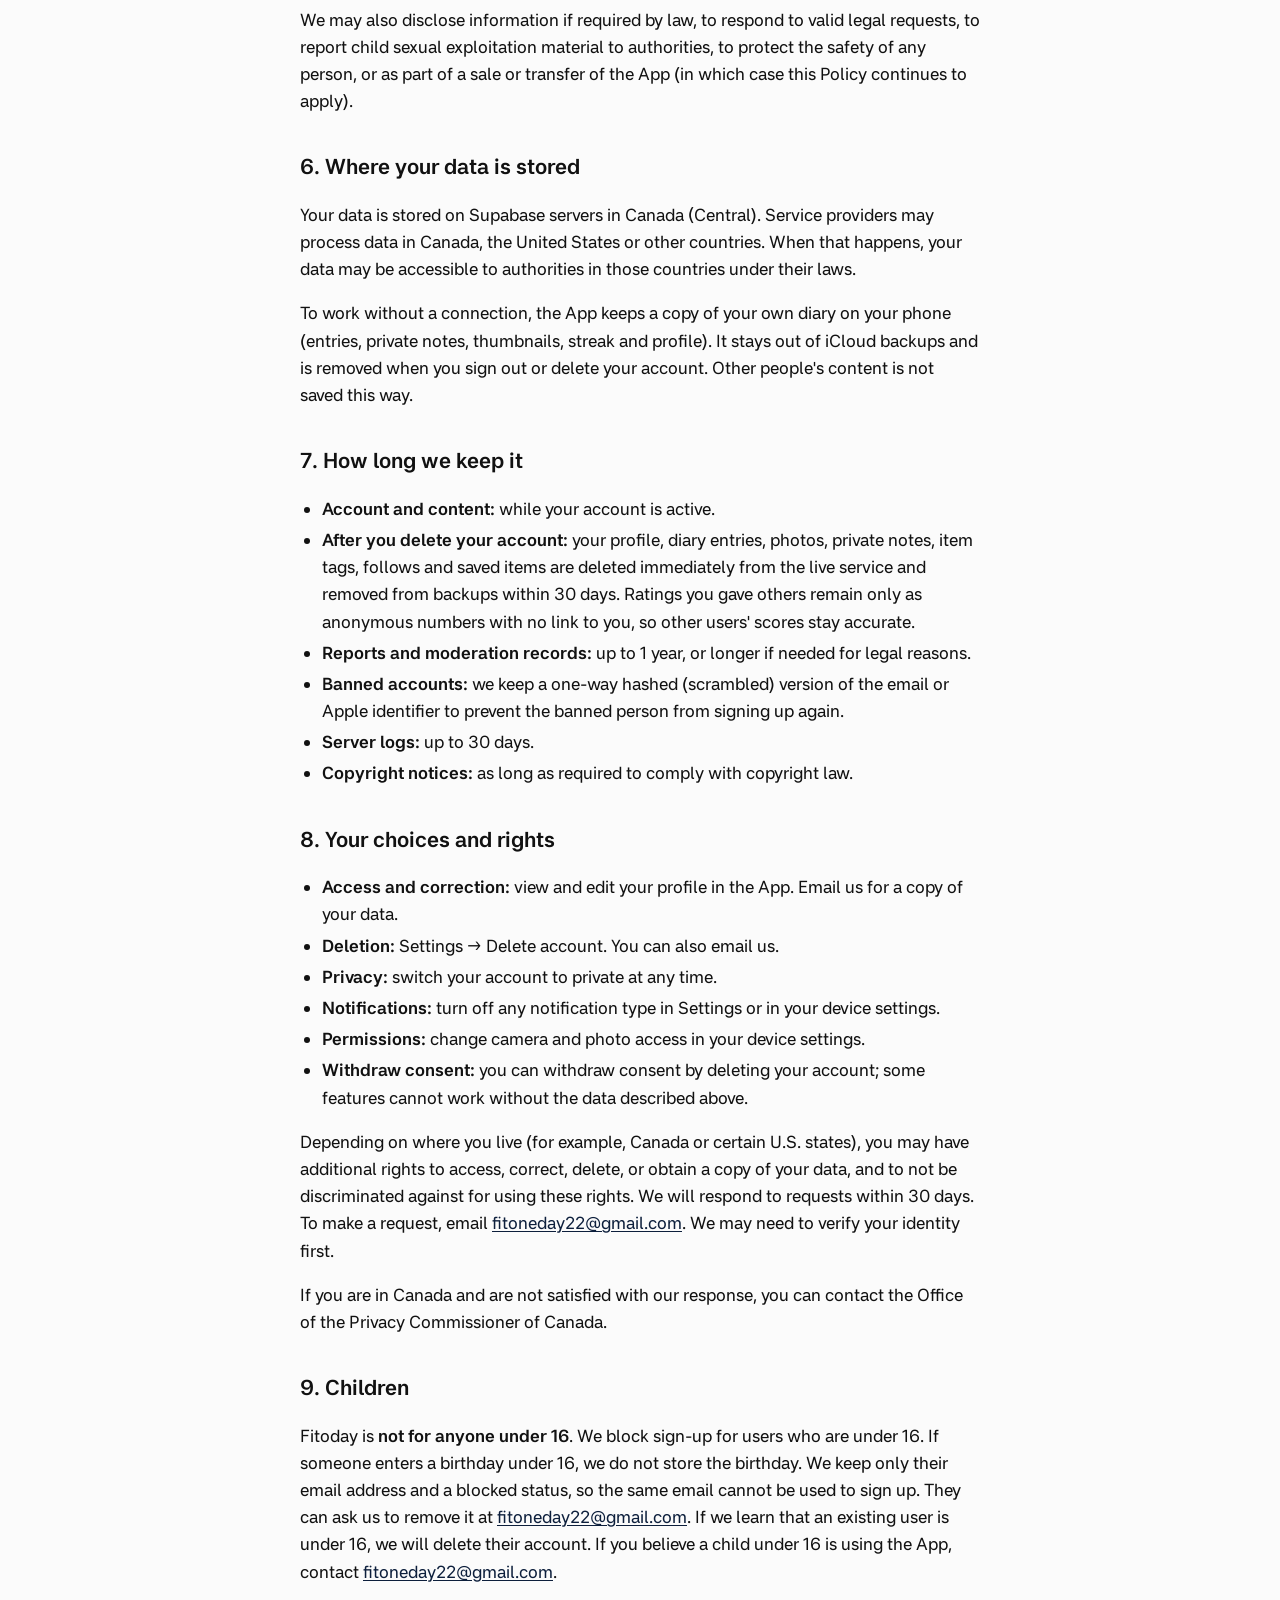
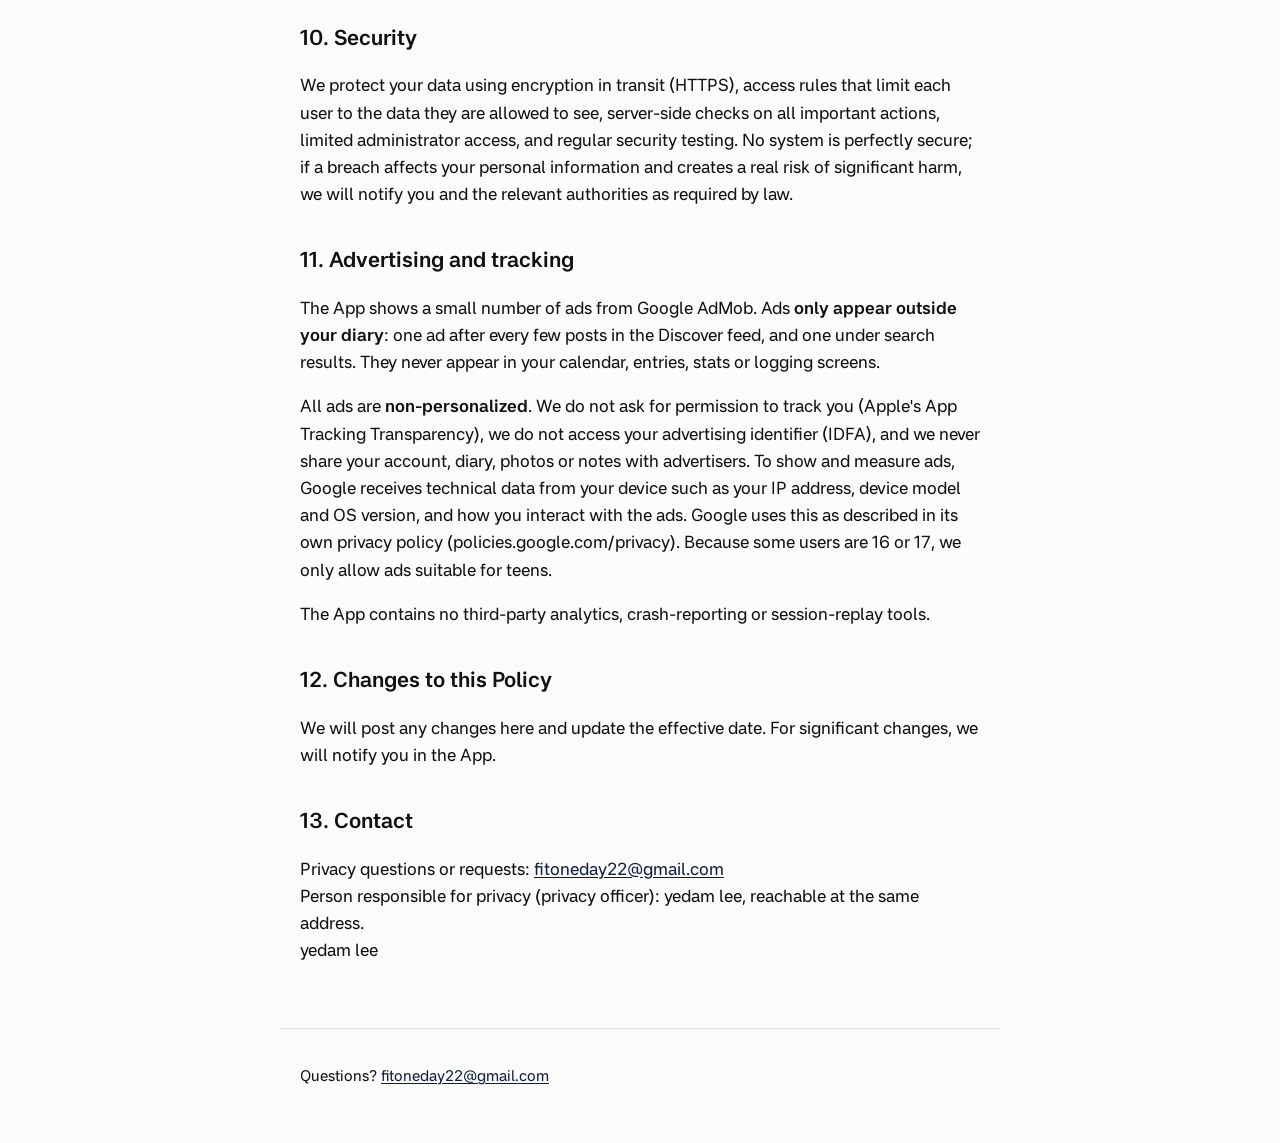
==== commit b3ce17e3: "Privacy Policy: local reminders and Sign in with Apple Co-Authored-By: Claude Opus 5.5 <noreply@anth" ====
--- a/privacy/index.html
+++ b/privacy/index.html
@@ -28,7 +28,7 @@
 <h3>Information you give us</h3>
 <div class="table"><table><thead><tr><th>Information</th><th>Why we need it</th></tr></thead><tbody><tr><td>Email address, or an Apple ID identifier if you use Sign in with Apple (if you choose "Hide My Email", we only receive Apple's relay address)</td><td>To create and secure your account and contact you about it</td></tr><tr><td>Date of birth (entered at sign-up)</td><td><strong>Checked once to confirm you are 16+, then discarded.</strong> We store only a yes/no result and the date the check happened</td></tr><tr><td>Username, optional profile picture, style preferences</td><td>To create your profile and personalize your feed</td></tr><tr><td>Outfit diary entries: photo, date, occasion (with an optional short description if you pick "Other"), style tags, worn-item tags (e.g. "black blazer") and an optional caption</td><td>To keep your outfit diary, calendar, "last worn" search and stats, and to show entries you choose to share to the people you choose</td></tr><tr><td>Private notes on your entries</td><td>To keep personal notes in your diary. <strong>Only you can see them</strong>, even on entries you share</td></tr><tr><td>Visibility setting of each entry (Only me / Followers / Public) and your account type (Private / Public)</td><td>To show each entry only to the people you chose</td></tr><tr><td>Ratings and optional feedback notes you give</td><td>To calculate scores and show feedback to entry owners</td></tr><tr><td>Follows, follow requests, blocks, saved outfits</td><td>To run social features</td></tr><tr><td>Reports you submit and messages you send to support</td><td>To moderate content and help you</td></tr><tr><td>Agreement to our Terms (date and version)</td><td>To keep a record that you accepted them</td></tr></tbody></table></div>
 <h3>Information collected automatically</h3>
-<div class="table"><table><thead><tr><th>Information</th><th>Why we need it</th></tr></thead><tbody><tr><td>Push notification token (only if you allow notifications)</td><td>To send the notifications you turned on</td></tr><tr><td>Your time zone</td><td>To work out your local day for your diary, daily limit, streak and reminder time</td></tr><tr><td>Streak, points and level data (calculated by us from your entries and interactions)</td><td>To show your streak, points and level</td></tr><tr><td>Basic technical data (app version, device model, OS version, IP address in server logs, error information)</td><td>To keep the App secure, prevent abuse and fix bugs</td></tr></tbody></table></div>
+<div class="table"><table><thead><tr><th>Information</th><th>Why we need it</th></tr></thead><tbody><tr><td>Reminder settings (on or off, reminder time)</td><td>To remind you to log, if you turned reminders on. Reminders are scheduled on your phone, so no notification token is collected</td></tr><tr><td>Your time zone</td><td>To work out your local day for your diary, daily limit, streak and reminder time</td></tr><tr><td>Streak, points and level data (calculated by us from your entries and interactions)</td><td>To show your streak, points and level</td></tr><tr><td>Basic technical data (app version, device model, OS version, IP address in server logs, error information)</td><td>To keep the App secure, prevent abuse and fix bugs</td></tr></tbody></table></div>
 <h3>Information we do NOT collect</h3>
 <p>Precise or approximate location, contacts, microphone, health, financial or payment information, browsing history, or advertising identifiers (IDFA). <strong>Photos are stripped of all hidden metadata, including GPS location, on your device before they are uploaded.</strong></p>
 <h2>2. Camera and photo library</h2>
@@ -44,7 +44,7 @@
 <p>Ratings and feedback can only be given on entries that are shared (Followers or Public). Entries set to "Only me" can never be rated or seen by others. If you change an entry back to "Only me", it disappears from other people's view right away; ratings it already received stay visible only to you.</p>
 <h2>5. Who we share information with</h2>
 <p>We do not sell or rent your personal information. We share it only with service providers that help us run the App, under agreements that limit how they can use it:</p>
-<div class="table"><table><thead><tr><th>Provider</th><th>What they do</th><th>Data involved</th></tr></thead><tbody><tr><td>Supabase</td><td>Database, file storage, authentication and server functions</td><td>All account and content data</td></tr><tr><td>Apple</td><td>Sign in with Apple, push notification delivery, App Store distribution</td><td>Apple sign-in identifier, push token, notification content</td></tr><tr><td>Expo</td><td>App updates and push notification routing</td><td>Push token, notification content, technical data</td></tr><tr><td>GitHub</td><td>Hosts our public policy and support web pages (no tracking)</td><td>Standard web server logs only if you visit those pages</td></tr><tr><td>Google (Gmail)</td><td>Sending sign-in codes; our support and copyright inboxes</td><td>Your email address and sign-in code; whatever you include in emails to us</td></tr><tr><td>Google (AdMob)</td><td>Showing ads in the Discover feed and search results</td><td>Technical data from your device, such as IP address, device model, OS version and how you interact with the ads. Never your account, diary, photos or notes, and not your advertising identifier (IDFA)</td></tr></tbody></table></div>
+<div class="table"><table><thead><tr><th>Provider</th><th>What they do</th><th>Data involved</th></tr></thead><tbody><tr><td>Supabase</td><td>Database, file storage, authentication and server functions</td><td>All account and content data</td></tr><tr><td>Apple</td><td>Sign in with Apple and App Store distribution</td><td>Apple sign-in identifier and a token we use only to disconnect Sign in with Apple when you delete your account</td></tr><tr><td>Expo</td><td>Building the App</td><td>No personal information</td></tr><tr><td>GitHub</td><td>Hosts our public policy and support web pages (no tracking)</td><td>Standard web server logs only if you visit those pages</td></tr><tr><td>Google (Gmail)</td><td>Sending sign-in codes; our support and copyright inboxes</td><td>Your email address and sign-in code; whatever you include in emails to us</td></tr><tr><td>Google (AdMob)</td><td>Showing ads in the Discover feed and search results</td><td>Technical data from your device, such as IP address, device model, OS version and how you interact with the ads. Never your account, diary, photos or notes, and not your advertising identifier (IDFA)</td></tr></tbody></table></div>
 <p>We may also disclose information if required by law, to respond to valid legal requests, to report child sexual exploitation material to authorities, to protect the safety of any person, or as part of a sale or transfer of the App (in which case this Policy continues to apply).</p>
 <h2>6. Where your data is stored</h2>
 <p>Your data is stored on Supabase servers in Canada (Central). Service providers may process data in Canada, the United States or other countries. When that happens, your data may be accessible to authorities in those countries under their laws.</p>
